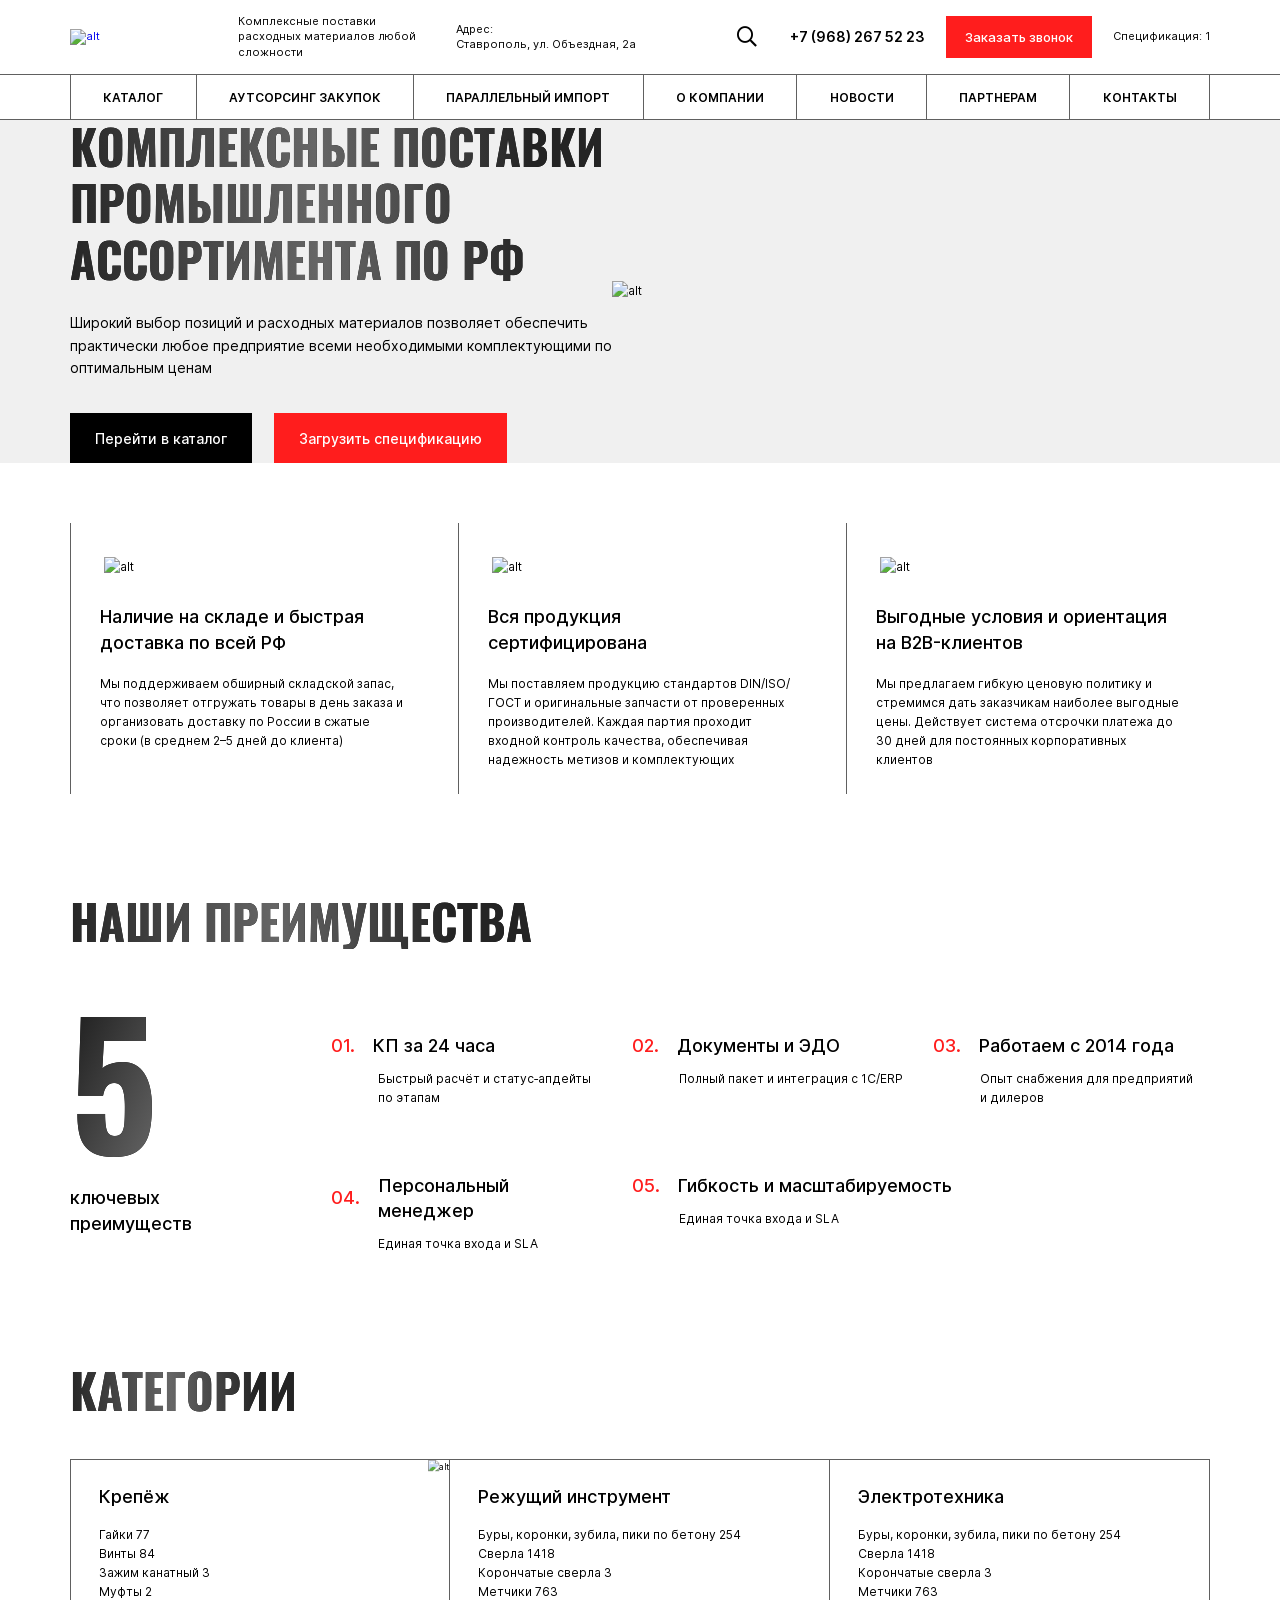
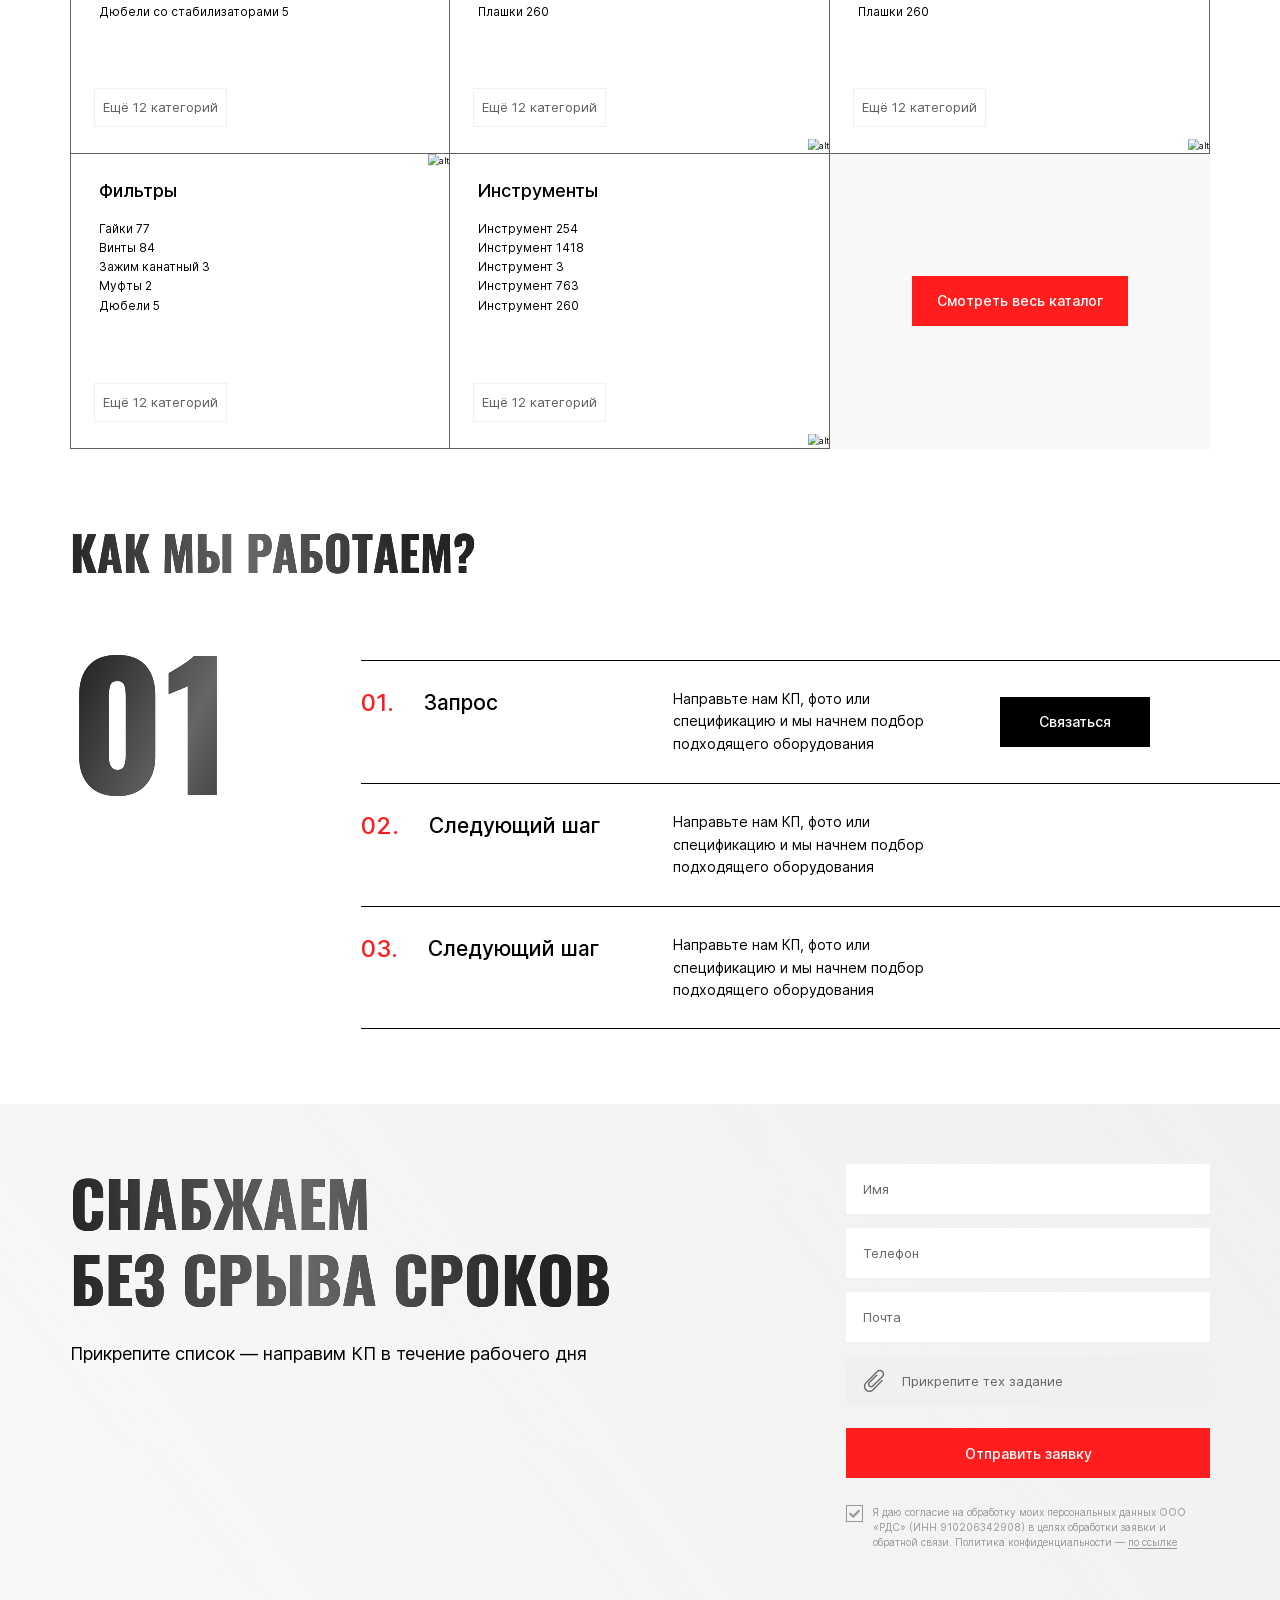
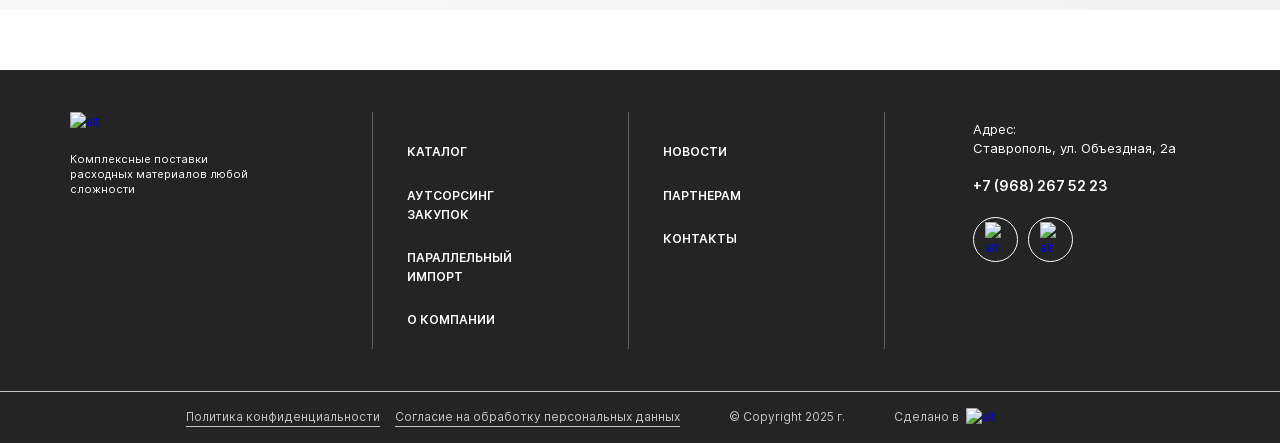
==== index.html @ c4fbfc37 "Add files via upload" ====
<!DOCTYPE html>
<!--[if lt IE 7]><html lang="ru" class="lt-ie9 lt-ie8 lt-ie7"><![endif]-->
<!--[if IE 7]><html lang="ru" class="lt-ie9 lt-ie8"><![endif]-->
<!--[if IE 8]><html lang="ru" class="lt-ie9"><![endif]-->
<!--[if gt IE 8]><!-->
<html lang="ru">
<!--<![endif]-->

<head>
	<meta charset="utf-8" />
	<title>Заголовок</title>
	<meta http-equiv="X-UA-Compatible" content="IE=edge" />
	<meta name="viewport" content="width=device-width, initial-scale=1, maximum-scale=1">
	<meta name="format-detection" content="telephone=no" />
	<link rel="shortcut icon" href="favicon.png" />
	<link rel="stylesheet" href="libs/bootstrap/bootstrap-grid.css" />
	<link rel="stylesheet" href="libs/fontawesome-free-5.12.0-web/css/all.min.css" />
	<link rel="stylesheet" href="libs/fancybox-master/dist/jquery.fancybox.min.css" />
	<link rel="stylesheet" href="libs/animate/animate.min.css" />
	<link rel="stylesheet" href="libs/slick-1.5.9/slick/slick.css" />
	<link rel="stylesheet" href="css/fonts.css" />
	<link rel="stylesheet" href="css/main.css?ver=1.1" />
	<link rel="stylesheet" href="css/media.css?ver=1.1" />
</head>

<body>

	<div class="wrapper">

		<header class="header">
			<div class="header__top">
				<div class="container">
					<div class="header__wrapper">
						<div class="sandwich">
							<div class="sw-topper"></div>
							<div class="sw-bottom"></div>
							<div class="sw-footer"></div>
						</div>
						<div class="logo-wrap">
							<a href="#" class="logo">
								<img src="img/logo.svg" alt="alt">
							</a>
							<div class="logo-descr">Комплексные поставки расходных материалов любой сложности</div>
						</div>
						<div class="header__location">Адрес: <br>Ставрополь, ул. Объездная, 2а </div>
						<div class="header__right">
							<div class="header-search">
								<div class="header-search__form">
									<form>
										<input type="text" placeholder="Поиск" required="required">
										<button class="btn-search"><i class="far fa-search"></i></button>
									</form>
								</div>
								<div class="open-search"><i class="far fa-search"></i></div>
							</div>
							<a href="tel:+79682675223" class="phone-main">+7 (968) 267 52 23</a>
							<a href="#" class="btn-main">Заказать звонок</a>
							<div class="header__specification">Спецификация: 1</div>
						</div>
					</div>
				</div>
			</div>
			<div class="header__bottom">
				<div class="container">
					<nav class="menu">
						<ul>
							<li><a href="#">каталог</a></li>
							<li><a href="#">аутсорсинг закупок</a></li>
							<li><a href="#">параллельный импорт</a></li>
							<li><a href="#">о компании</a></li>
							<li><a href="#">новости</a></li>
							<li><a href="#">партнерам</a></li>
							<li><a href="#">контакты</a></li>
						</ul>
					</nav>
					<div class="show-mobile">
						<div class="header__location">Адрес: <br>Ставрополь, ул. Объездная, 2а </div>
						<a href="tel:+79682675223" class="phone-main">+7 (968) 267 52 23</a>
						<a href="#" class="btn-main">Заказать звонок</a>
						<div class="header__specification">Спецификация: 1</div>
					</div>
				</div>
			</div>
			<div class="menu-overlay"></div>
		</header>

		<section class="billbord">
			<div class="container">
				<div class="row align-items-center">
					<div class="col-lg-6">
						<h1 class="title-section">Комплексные поставки промышленного ассортимента по РФ</h1>
						<div class="text-page">
							<p>Широкий выбор позиций и расходных материалов позволяет обеспечить практически любое
								предприятие всеми необходимыми комплектующими по оптимальным ценам</p>
						</div>
						<div class="billbord__buttons">
							<a href="#" class="btn-main btn-main_page">Перейти в каталог</a>
							<a href="#" class="btn-main">Загрузить спецификацию</a>
						</div>
					</div>
					<div class="col-lg-6">
						<div class="billbord__image">
							<img src="img/billbord.png" alt="alt">
						</div>
					</div>
				</div>
			</div>
		</section>

		<section class="benefits">
			<div class="container">
				<div class="row">
					<div class="col-lg-4 fadeInUp wow" data-wow-iteration="1" data-wow-delay="0.3s">
						<div class="item-benefit">
							<div class="item-benefit__icon">
								<img src="img/ic_benefit1.svg" alt="alt">
							</div>
							<div class="title-small">Наличие на складе и быстрая доставка по всей РФ</div>
							<p>Мы поддерживаем обширный складской запас, что позволяет отгружать товары в день заказа и
								организовать доставку по России в сжатые сроки (в среднем 2–5 дней до клиента)</p>
						</div>
					</div>
					<div class="col-lg-4 fadeInUp wow" data-wow-iteration="1" data-wow-delay="0.5s">
						<div class="item-benefit">
							<div class="item-benefit__icon">
								<img src="img/ic_benefit2.svg" alt="alt">
							</div>
							<div class="title-small">Вся продукция <br>сертифицирована</div>
							<p>Мы поставляем продукцию стандартов DIN/ISO/ГОСТ и оригинальные запчасти от проверенных
								производителей. Каждая партия проходит входной контроль качества, обеспечивая надежность
								метизов и комплектующих</p>
						</div>
					</div>
					<div class="col-lg-4 fadeInUp wow" data-wow-iteration="1" data-wow-delay="0.7s">
						<div class="item-benefit">
							<div class="item-benefit__icon">
								<img src="img/ic_benefit3.svg" alt="alt">
							</div>
							<div class="title-small">Выгодные условия и ориентация <br>на B2B-клиентов</div>
							<p>Мы предлагаем гибкую ценовую политику и стремимся дать заказчикам наиболее выгодные цены.
								Действует система отсрочки платежа до 30 дней для постоянных корпоративных клиентов</p>
						</div>
					</div>
				</div>
			</div>
		</section>

		<section class="advantages">
			<div class="container">
				<h2 class="title-section">Наши преимущества</h2>
				<div class="row">
					<div class="col-lg-3">
						<div class="advantages__main">
							<div class="advantages__value">5</div>
							<div class="title-small">ключевых преимуществ</div>
						</div>
					</div>
					<div class="col-lg-9">
						<div class="advantages__content">
							<div class="row">
								<div class="col-md-4 col-6 fadeIn wow" data-wow-iteration="1" data-wow-delay="0.3s">
									<div class="item-advantage">
										<div class="title-small"><span>01.</span> КП за 24 часа</div>
										<div class="item-advantage__content">
											<p>Быстрый расчёт и статус‑апдейты по этапам</p>
										</div>
									</div>
								</div>
								<div class="col-md-4 col-6 fadeIn wow" data-wow-iteration="1" data-wow-delay="0.5s">
									<div class="item-advantage">
										<div class="title-small"><span>02.</span> Документы и ЭДО</div>
										<div class="item-advantage__content">
											<p>Полный пакет и интеграция с 1С/ERP</p>
										</div>
									</div>
								</div>
								<div class="col-md-4 col-6 fadeIn wow" data-wow-iteration="1" data-wow-delay="0.7s">
									<div class="item-advantage">
										<div class="title-small"><span>03.</span> Работаем с 2014 года</div>
										<div class="item-advantage__content">
											<p>Опыт снабжения для предприятий <br>и дилеров</p>
										</div>
									</div>
								</div>
								<div class="col-md-4 col-6 fadeIn wow" data-wow-iteration="1" data-wow-delay="0.9s">
									<div class="item-advantage">
										<div class="title-small"><span>04.</span> Персональный менеджер</div>
										<div class="item-advantage__content">
											<p>Единая точка входа и SLA</p>
										</div>
									</div>
								</div>
								<div class="col-md-7 col-6 fadeIn wow" data-wow-iteration="1" data-wow-delay="1.1s">
									<div class="item-advantage">
										<div class="title-small"><span>05.</span> Гибкость и масштабируемость</div>
										<div class="item-advantage__content">
											<p>Единая точка входа и SLA</p>
										</div>
									</div>
								</div>
							</div>
						</div>
					</div>
				</div>
			</div>
		</section>

		<section class="categories">
			<div class="container">
				<h2 class="title-section">Категории</h2>
				<div class="row row_categories">
					<div class="col-lg-4 col-md-6">
						<div class="item-category">
							<a href="#" class="title-small">Крепёж</a>
							<ul>
								<li><a href="#">Гайки 77</a></li>
								<li><a href="#">Винты 84</a></li>
								<li><a href="#">Зажим канатный 3 </a></li>
								<li><a href="#">Муфты 2</a></li>
								<li><a href="#">Дюбели со стабилизаторами 5 </a></li>
							</ul>
							<a href="#" class="btn-simple">Ещё 12 категорий</a>
							<div class="item-category__image">
								<img src="img/category1.png" alt="alt">
							</div>
						</div>
					</div>
					<div class="col-lg-4 col-md-6">
						<div class="item-category item-category_bottom">
							<a href="#" class="title-small">Режущий инструмент</a>
							<ul>
								<li><a href="#">Буры, коронки, зубила, пики по бетону 254</a></li>
								<li><a href="#">Сверла 1418</a></li>
								<li><a href="#">Корончатые сверла 3</a></li>
								<li><a href="#">Метчики 763</a></li>
								<li><a href="#">Плашки 260</a></li>
							</ul>
							<a href="#" class="btn-simple">Ещё 12 категорий</a>
							<div class="item-category__image">
								<img src="img/category2.png" alt="alt">
							</div>
						</div>
					</div>
					<div class="col-lg-4 col-md-6">
						<div class="item-category item-category_bottom">
							<a href="#" class="title-small">Электротехника</a>
							<ul>
								<li><a href="#">Буры, коронки, зубила, пики по бетону 254</a></li>
								<li><a href="#">Сверла 1418</a></li>
								<li><a href="#">Корончатые сверла 3</a></li>
								<li><a href="#">Метчики 763</a></li>
								<li><a href="#">Плашки 260</a></li>
							</ul>
							<a href="#" class="btn-simple">Ещё 12 категорий</a>
							<div class="item-category__image">
								<img src="img/category3.png" alt="alt">
							</div>
						</div>
					</div>
					<div class="col-lg-4 col-md-6">
						<div class="item-category">
							<a href="#" class="title-small">Фильтры</a>
							<ul>
								<li><a href="#">Гайки 77   </a></li>
								<li><a href="#">Винты 84     </a></li>
								<li><a href="#">Зажим канатный 3   </a></li>
								<li><a href="#">Муфты 2</a></li>
								<li><a href="#">Дюбели 5 </a></li>
							</ul>
							<a href="#" class="btn-simple">Ещё 12 категорий</a>
							<div class="item-category__image">
								<img src="img/category4.png" alt="alt">
							</div>
						</div>
					</div>
					<div class="col-lg-4 col-md-6">
						<div class="item-category item-category_bottom">
							<a href="#" class="title-small">Инструменты</a>
							<ul>
								<li><a href="#">Инструмент 254</a></li>
								<li><a href="#">Инструмент 1418</a></li>
								<li><a href="#">Инструмент 3</a></li>
								<li><a href="#">Инструмент 763</a></li>
								<li><a href="#">Инструмент 260</a></li>
							</ul>
							<a href="#" class="btn-simple">Ещё 12 категорий</a>
							<div class="item-category__image">
								<img src="img/category5.png" alt="alt">
							</div>
						</div>
					</div>
					<div class="col-lg-4 col-md-6">
						<div class="more-categories">
							<a href="#" class="btn-main">Смотреть весь каталог</a>
						</div>
					</div>
				</div>
			</div>
		</section>

		<section class="steps">
			<div class="container">
				<h2 class="title-section">Как мы работаем?</h2>
				<div class="row">
					<div class="col-lg-3">
						<div class="steps__value">01</div>
					</div>
					<div class="col-lg-9">
						<div class="steps__wrap">
							<div class="item-step slideInRight wow" data-wow-iteration="1" data-wow-delay="0.3s">
								<div class="item-step__title"><span>01.</span>Запрос</div>
								<div class="item-step__content">
									<p>Направьте нам КП, фото или спецификацию и мы начнем подбор подходящего
										оборудования</p>
								</div>
								<a href="#" class="btn-main btn-main_page">Связаться</a>
							</div>
							<div class="item-step slideInRight wow" data-wow-iteration="1" data-wow-delay="0.6s">
								<div class="item-step__title"><span>02.</span>Следующий шаг</div>
								<div class="item-step__content">
									<p>Направьте нам КП, фото или спецификацию и мы начнем подбор подходящего
										оборудования</p>
								</div>
							</div>
							<div class="item-step slideInRight wow" data-wow-iteration="1" data-wow-delay="0.8s">
								<div class="item-step__title"><span>03.</span>Следующий шаг</div>
								<div class="item-step__content">
									<p>Направьте нам КП, фото или спецификацию и мы начнем подбор подходящего
										оборудования</p>
								</div>
							</div>
						</div>
					</div>
				</div>
			</div>
		</section>

		<section class="consultation">
			<div class="container">
				<div class="row">
					<div class="col-lg-8">
						<h2 class="title-section">Снабжаем <br>без срыва сроков</h2>
						<div class="title-small">Прикрепите список — направим КП в течение рабочего дня</div>
					</div>
					<div class="col-lg-4">
						<div class="consultation__form">
							<form>
								<div class="consultation__wrap">
									<div class="item-form">
										<input type="text" placeholder="Имя" required>
									</div>
									<div class="item-form">
										<input type="tel" placeholder="Телефон" class="input-phone" inputmode="numeric"
											required>
									</div>
									<div class="item-form">
										<input type="email" placeholder="Почта" inputmode="email" required>
									</div>
									<div class="file-upload">
										<label><input type="file" name="file"><i class="fal fa-paperclip"></i> Прикрепите тех задание</label>
										<div class="name-upload"></div>
									</div>
									<input type="submit" class="btn-main" value="Отправить заявку">
								</div>
								<div class="checkbox">
									<label>
										<input type="checkbox" required checked />
										<span>Я даю согласие на обработку моих персональных данных ООО «РДС» (ИНН 910206342908) в целях обработки заявки и обратной связи. Политика конфиденциальности — <a href="#">по ссылке</a></span>
									</label>
								</div>
							</form>
						</div>
					</div>
				</div>
			</div>
		</section>

		<footer class="footer">
			<div class="container">
				<div class="row">
					<div class="col-lg-3">
						<div class="footer__logo">
							<a href="#" class="logo">
								<img src="img/logo2.svg" alt="alt">
							</a>
							<div class="logo-descr">Комплексные поставки расходных материалов любой сложности</div>
						</div>
					</div>
					<div class="col-lg-3 col-6">
						<div class="footer__column">
							<ul class="footer__nav">
								<li><a href="#">каталог</a></li>
								<li><a href="#">аутсорсинг закупок</a></li>
								<li><a href="#">параллельный импорт</a></li>
								<li><a href="#">о компании</a></li>
							</ul>
						</div>
					</div>
					<div class="col-lg-3 col-6">
						<div class="footer__column">
							<ul class="footer__nav">
								<li><a href="#">новости</a></li>
								<li><a href="#">партнерам</a></li>
								<li><a href="#">контакты</a></li>
							</ul>
						</div>
					</div>
					<div class="col-lg-3">
						<div class="footer__right">
							<div class="footer__contacts">
								<div class="footer__location">Адрес: <br>Ставрополь, ул. Объездная, 2а </div>
								<a href="tel:+79682675223" class="phone-main">+7 (968) 267 52 23</a>
								<ul class="socials-list">
									<li><a href="#" target="_blank"><img src="img/tg.svg" alt="alt"></a></li>
									<li><a href="#" target="_blank"><img src="img/wp.svg" alt="alt"></a></li>
								</ul>
							</div>
						</div>
					</div>
				</div>
			</div>
			<div class="footer__bottom">
				<div class="container">
					<div class="footer__wrapper">
						<div class="footer__links">
							<a href="#">Политика конфиденциальности</a>
							<a href="#">Согласие на обработку персональных данных</a>
						</div>
						<div class="copyright">© Copyright 2025 г.</div>
						<div class="create">Сделано в <a href="#" target="_blank"><img src="img/sheer.svg" alt="alt"></a></div>
					</div>
				</div>
			</div>
		</footer>

	</div>

	<!--[if lt IE 9]>
	<script src="libs/html5shiv/es5-shim.min.js"></script>
	<script src="libs/html5shiv/html5shiv.min.js"></script>
	<script src="libs/html5shiv/html5shiv-printshiv.min.js"></script>
	<script src="libs/respond/respond.min.js"></script>
	<![endif]-->
	<script src="libs/jquery/jquery-3.6.0.min.js"></script>
	<script src="libs/fancybox-master/dist/jquery.fancybox.min.js"></script>
	<script src="libs/slick-1.5.9/slick/slick.min.js"></script>
	<script src="libs/animate/wow.min.js"></script>
	<script src="libs/animate/animate-css.js"></script>
	<script src="libs/mask/jquery.maskedinput.js"></script>
	<script src="libs/jQueryFormStyler-master/jquery.formstyler.min.js"></script>
	<script src="js/common.js?ver=1.1"></script>
	<!-- Yandex.Metrika counter --><!-- /Yandex.Metrika counter -->
	<!-- Google Analytics counter --><!-- /Google Analytics counter -->
</body>

</html>
---- css/fonts.css ----
@font-face {
    font-family: 'Inter';
    src: local('Inter Extra Light'), local('Inter-Extra-Light'),
        url('../fonts/Inter-ExtraLight.woff2') format('woff2'),
        url('../fonts/Inter-ExtraLight.woff') format('woff'),
        url('../fonts/Inter-ExtraLight.ttf') format('truetype');
    font-weight: 200;
    font-style: normal;
  }
@font-face {
	font-family: 'Inter';
	src: local('Inter Regular'), local('Inter-Regular'),
	url('../fonts/Inter-Regular.woff2') format('woff2'),
	url('../fonts/Inter-Regular.woff') format('woff'),
	url('../fonts/Inter-Regular.ttf') format('truetype');
	font-weight: normal;
	font-style: normal;
}
@font-face {
	font-family: 'Inter';
	src: local('Inter Medium'), local('Inter-Medium'),
	url('../fonts/Inter-Medium.woff2') format('woff2'),
	url('../fonts/Inter-Medium.woff') format('woff'),
	url('../fonts/Inter-Medium.ttf') format('truetype');
	font-weight: 500;
	font-style: normal;
}
@font-face {
	font-family: 'Inter';
	src: local('Inter Semi Bold'), local('Inter-Semi-Bold'),
	url('../fonts/Inter-SemiBold.woff2') format('woff2'),
	url('../fonts/Inter-SemiBold.woff') format('woff'),
	url('../fonts/Inter-SemiBold.ttf') format('truetype');
	font-weight: 600;
	font-style: normal;
}
@font-face {
	font-family: 'Inter';
	src: local('Inter Bold'), local('Inter-Bold'),
	url('../fonts/Inter-Bold.woff2') format('woff2'),
	url('../fonts/Inter-Bold.woff') format('woff'),
	url('../fonts/Inter-Bold.ttf') format('truetype');
	font-weight: 700;
	font-style: normal;
}
@font-face {
    font-family: 'Oswald';
    src: local('Oswald Bold'), local('Oswald-Bold'),
        url('../fonts/Oswald-Bold.woff2') format('woff2'),
        url('../fonts/Oswald-Bold.woff') format('woff'),
        url('../fonts/Oswald-Bold.ttf') format('truetype');
    font-weight: 700;
    font-style: normal;
  }
---- css/main.css ----
*::-webkit-input-placeholder {
	color: #666;
	opacity: 1;
}
*:-moz-placeholder {
	color: #666;
	opacity: 1;
}
*::-moz-placeholder {
	color: #666;
	opacity: 1;
}
*:-ms-input-placeholder {
	color: #666;
	opacity: 1;
}

body input:focus:required:invalid,
body textarea:focus:required:invalid {}
body input:required:valid,
body textarea:required:valid {}
body {
	font-family: 'Inter';
	font-size: 16px;
	line-height: 160%;
	color: #000;
	overflow-x: hidden;
	margin: 0;
	background: #fff;
}
button {
	cursor: pointer;
}
button, input, optgroup, select, textarea {
	font-family: inherit;
}
input {
	-webkit-appearance: none;
	-moz-appearance: none;
	appearance: none;
}
button,
textarea,
input.text,
input[type="text"],
input[type="button"],
input[type="submit"] {
	-webkit-appearance: none;
}
*:link,
*:visited,
*:hover,
*:focus,
*:active {
	outline: 0;
	-webkit-tap-highlight-color: transparent;
}
a, button, input, img {
	transition: all 0.3s;
}
h1, h2, h3, h4, h5, h6 {
	padding: 0;
	margin: 0;
	font-weight: normal;
}
.wrapper {
	padding-top: 146px;
	overflow: hidden;
}
a {
	text-decoration: none;
	outline: none;
}
* {
	outline: none !important;
}
ul {
	padding: 0;
	margin: 0;
}
ul li {
	list-style-type: none;
	outline: none;
}
img {
	outline: none;
	display: block;
}
p {
	padding: 0;
	margin: 0;
}
form {
	margin: 0;
}

.header {
	position: fixed;
	top: 0;
	left: 0;
	width: 100%;
	z-index: 700;
	background: #fff;
	transition: all 0.3s;
}
.header.nav-up {
	transform: translateY(-148px);
}
.header.nav-down {
	transform: translateY(0);
}
.header__top {
	padding: 22px 0;
	font-size: 14px;
	line-height: 140%;
}
.header__wrapper {
	display: flex;
	align-items: center;
	justify-content: space-between;
}
.logo-wrap {
	gap: 33px;
	display: flex;
	align-items: center;
}
.logo img {
	width: 205px;
	height: auto;
}
.logo-descr {
	width: 263px;
}
.header__location {
	max-width: 310px;
	margin-left: 65px;
}
.header__right {
	gap: 27px;
	margin-left: auto;
	display: flex;
	align-items: center;
}
.phone-main {
	font-size: 16px;
	color: #000;
	font-weight: 600;
}
.header .btn-main {
	height: 44px;
	padding: 0 20px;
	font-size: 14px;
}
.header__bottom {
	border-top: 1px solid #606060;
	border-bottom: 1px solid #606060;
}
.menu>ul {
	display: flex;
	align-items: center;
}
.menu>ul>li {
	flex-grow: 1;
}
.menu>ul>li>a {
	height: 52px;
	border-left: 1px solid #606060;
	font-weight: 600;
	text-transform: uppercase;
	color: #000;
	display: flex;
	align-items: center;
	justify-content: center;
}
.menu>ul>li:last-child>a {
	border-right: 1px solid #606060;
}
.header-search .header-search__form {
	width: 0;
	right: 0px;
	overflow: hidden;
	position: absolute;
	transition: all 0.3s;
}
.header-search.active .header-search__form {
	width: 650px;
}
.header-search input {
	height: 45px;
	padding: 0 20px;
	font-size: 14px;
	font-family: 'Inter';
	width: 100%;
	background-color: #fff;
	color: #000;
	border: 1px solid #000;
}
.btn-search {
	top: 0;
	right: 0px;
	bottom: 0;
	margin: auto;
	border: none;
	position: absolute;
}
.btn-search img {
	filter: brightness(0) invert(1);
}
.header-search {
	position: relative;
}
.btn-search,
.open-search {
	font-size: 22px;
	width: 45px;
	height: 45px;
	display: flex;
	align-items: center;
	justify-content: center;
	cursor: pointer;
	transition: all 0.3s;
	padding: 0;
	border: none;
	background: transparent;
}

.billbord {
	background: #f0f0f0;
}
.billbord__image {
	margin-left: -40px;
}
.title-section {
	font-size: 72px;
	line-height: 120%;
	font-weight: 700;
	font-family: 'Oswald';
	text-transform: uppercase;
	background: linear-gradient(266.51deg, #242424 17.35%, #666666 55.42%, #242424 100.93%), #000000;
	-webkit-background-clip: text;
	-webkit-text-fill-color: transparent;
	background-clip: text;
	text-fill-color: transparent;
	display: inline-block;
	vertical-align: middle;
}
.text-page {
	font-size: 18px;
	line-height: 160%;
}
.billbord .title-section {
	margin-bottom: 45px;
}
.billbord__buttons {
	padding-top: 100px;
	gap: 22px;
	display: flex;
	align-items: center;
}
.btn-main {
	height: 54px;
	padding: 0 24px;
	font-size: 16px;
	line-height: 140%;
	font-weight: 500;
	background: #ff1d1d;
	border: 1px solid #ff1d1d;
	display: inline-flex;
	align-items: center;
	justify-content: center;
	text-align: center;
	cursor: pointer;
	font-family: 'Inter';
	transition: all 0.3s;
	color: #fff;
}
.btn-main.btn-main_page {
	background: #000;
	border-color: #000;
}
.row>div {
	padding: 0 12px;
}
.row {
	margin: 0 -12px;
}

.benefits {
	padding-top: 90px;
	padding-bottom: 84px;
}
.item-benefit {
	padding: 36px 56px;
	min-height: 100%;
	border-left: 1px solid #606060;
}
.item-benefit__icon {
	width: 48px;
	height: 48px;
	display: flex;
	align-items: center;
	justify-content: center;
}
.item-benefit__icon img {
	max-width: 100%;
	max-height: 100%;
}
.title-small {
	font-size: 24px;
	line-height: 140%;
	font-weight: 500;
}
.item-benefit__icon,
.item-benefit .title-small {
	margin-bottom: 40px;
}

.advantages {
	padding-top: 39px;
	padding-bottom: 44px;
	background-image: url(../img/bg_avd.svg);
	background-repeat: no-repeat;
	background-position: center;
	background-size: cover;
}
.advantages .title-section {
	margin-bottom: 85px;
}
.steps__value,
.advantages__value {
	font-size: 250px;
	margin-bottom: 3px;
	line-height: 120%;
	text-transform: uppercase;
	background: linear-gradient(295.2deg, #242424 18.87%, #666666 51.92%, #242424 91.43%), #000000;
	-webkit-background-clip: text;
	-webkit-text-fill-color: transparent;
	background-clip: text;
	text-fill-color: transparent;
	font-family: 'Oswald';
	font-weight: 700;
}
.advantages__value+.title-small {
	max-width: 195px;
}
.item-advantage .title-small span {
	color: #ff1d1d;
}
.item-advantage .title-small {
	gap: 24px;
	display: flex;
	align-items: center;
}
.advantages__content {
	margin-left: -30px;
	padding-top: 57px;
}
.item-advantage__content {
	padding-left: 57px;
	padding-top: 11px;
}
.advantages__content .row>div {
	margin-bottom: 124px;
}
.advantages__content .row {
	margin-bottom: -124px;
}

.categories {
	padding-top: 124px;
}
.categories .title-section {
	margin-bottom: 60px;
}
.row.row_categories>div {
	padding: 0;
}
.row.row_categories {
	margin: 0;
}
.item-category {
	height: 394px;
	padding: 36px 50px;
	padding-bottom: 39px;
	border: 1px solid #606060;
	border-left: none;
	border-top: none;
	display: flex;
	flex-direction: column;
	align-items: flex-start;
	position: relative;
	z-index: 1;
}

.item-category .title-small {
	margin-bottom: 22px;
	color: #000;
	display: block;
}
.item-category ul a {
	color: #000;
	border-bottom: 1px transparent solid;
}
.item-category .btn-simple {
	margin-left: -10px;
	margin-top: auto;
}
.btn-simple {
	font-size: 14px;
	padding: 10px;
	line-height: 160%;
	color: #606060;
	display: inline-flex;
	align-items: center;
	justify-content: center;
	border: 1px solid #f0f0f0;
}
.item-category__image {
	top: 0;
	right: 0;
	z-index: -1;
	position: absolute;
	pointer-events: none;
}
.item-category_bottom .item-category__image {
	bottom: 0;
	top: auto;
}
.more-categories {
	background: #f8f8f8;
	display: flex;
	align-items: center;
	justify-content: center;
	height: 100%;
}

.steps {
	padding: 90px 0;
	overflow: hidden;
}
.steps .title-section {
	margin-bottom: 67px;
}
.item-step {
	padding: 48px;
	padding-left: 0;
	display: flex;
	align-items: flex-start;
	position: relative;
}
.item-step::before {
	position: absolute;
	display: block;
	content: " ";
	top: 0;
	left: 0;
	width: 2000px;
	height: 1px;
	background: #000;
}
.item-step:last-child::after {
	position: absolute;
	display: block;
	content: " ";
	bottom: 0;
	left: 0;
	width: 2000px;
	height: 1px;
	background: #000;
}
.item-step__title {
	width: 42%;
	font-size: 30px;
	gap: 72px;
	line-height: 140%;
	font-weight: 500;
	display: flex;
	align-items: center;
}
.item-step__title span {
	font-size: 24px;
	color: #ff1d1d;
}
.item-step__content {
	width: 33.2%;
	font-size: 18px;
	line-height: 160%;
}
.item-step .btn-main {
	padding: 0 48px;
	margin: 0 auto;
	align-self: center;
}
.steps__wrap {
	padding-top: 59px;
}

.consultation {
	padding: 89px 0;
	margin-bottom: 94px;
	background: linear-gradient(53deg, #f8f8f8 0%, #f0f0f0 100%);
}
.consultation .title-section {
	font-size: 96px;
	margin-bottom: 39px;
	line-height: 120%;
}
.consultation .title-small {
	font-weight: 400;
}
.item-form {
	margin-bottom: 14px;
}
.item-form textarea,
.file-upload label,
.item-form input {
	height: 54px;
	font-size: 14px;
	padding: 0 20px;
	line-height: 160%;
	background: #fff;
	border: none;
	font-family: 'Inter';
	width: 100%;
}
.item-form textarea {
	height: 190px;
	padding-top: 16px;
	resize: none;
}
.consultation__form .btn-main {
	margin-top: 31px;
	width: 100%;
}
.file-upload input {
	width: 0 !important;
	height: 0 !important;
	padding: 0 !important;
	opacity: 0 !important;
	position: absolute;
	top: 0;
	left: 0;
}
.file-upload label {
	gap: 17px;
	background: #f0f0f0;
	color: #666;
	border-radius: 6px;
	display: flex;
	align-items: center;
	cursor: pointer;
	transition: all 0.3s;
	position: relative;
}
.file-upload label i {
	font-size: 22px;
}
.file-upload {
	position: relative;
}
.name-upload {
	position: absolute;
	top: 100%;
	left: 0;
	margin-top: 2px;
	font-size: 12px;
	line-height: 15px;
}
.checkbox {
	font-size: 12px;
	margin-top: 42px;
	color: rgba(42, 41, 34, 0.45);
	line-height: normal;
	line-height: 150%;
}
.checkbox a {
	color: rgba(42, 41, 34, 0.45);
	border-bottom: 1px rgba(42, 41, 34, 0.45) solid;
}
.checkbox label {
	gap: 10px;
	position: relative;
	display: flex;
	align-items: flex-start;
	cursor: pointer;
}
.checkbox label input {
	width: 19px;
	height: 19px;
	border: none;
	margin: 0;
	-webkit-appearance: none;
	-moz-appearance: none;
	appearance: none;
	border: 1px solid rgba(42, 41, 34, 0.45);
	position: relative;
	flex: none;
}
.checkbox label input::before {
	position: absolute;
	top: 0px;
	left: 0px;
	width: 100%;
	height: 100%;
	content: "\f00c";
	display: -webkit-flex;
	display: -moz-flex;
	display: -ms-flex;
	display: -o-flex;
	display: flex;
	align-items: center;
	justify-content: center;
	-moz-osx-font-smoothing: grayscale;
	-webkit-font-smoothing: antialiased;
	font-style: normal;
	font-variant: normal;
	text-rendering: auto;
	line-height: 1;
	font-family: "Font Awesome 5 Pro";
	font-weight: 700;
	background-image: none;
	color: rgba(42, 41, 34, 0.45);
	font-size: 11px;
	opacity: 0;
	transition: .2s;
}
.checkbox input:checked:before {
	opacity: 1;
}
.consultation__wrap {
	max-width: 402px;
}

.footer {
	padding-top: 42px;
	background: #242424;
	color: #fff;
}
.footer__nav li {
	margin-bottom: 32px;
	font-weight: 600;
	text-transform: uppercase;
}
.footer__nav li:last-child {
	margin-bottom: 0;
}
.footer__nav a {
	color: #fff;
}
.footer__column {
	padding: 39px 50px;
	padding-bottom: 24px;
	min-height: 100%;
	border-left: 1px solid #606060;
}
.footer .row>div:nth-child(2) .footer__column {
	margin-left: 70px;
	margin-right: 34px;
}
.footer .row>div:nth-child(3) .footer__column {
	margin-left: -24px;
	max-width: 324px;
	border-right: 1px solid #606060;
}
.footer .logo-descr {
	font-size: 14px;
	margin-top: 21px;
	line-height: 140%;
}
.footer__location {
	font-size: 14px;
	margin-bottom: 19px;
	line-height: 140%;
}
.footer__right {
	padding-top: 8px;
	padding-right: 30px;
	display: flex;
	justify-content: flex-end;
}
.footer .phone-main {
	color: #fff;
}
.socials-list {
	gap: 10px;
	display: flex;
	align-items: center;
}
.socials-list a {
	width: 50px;
	height: 50px;
	display: flex;
	align-items: center;
	justify-content: center;
	border: 1px solid #fff;
	border-radius: 50%;
}
.socials-list img {
	width: 24px;
	height: auto;
}
.footer__right .socials-list {
	margin-top: 21px;
}
.footer__bottom {
	font-size: 14px;
	padding: 20px 0;
	margin-top: 67px;
	color: #c4c4c4;
	border-top: 1px solid #c4c4c4;
	line-height: 150%;
}
.footer__wrapper {
	gap: 85px;
	padding-left: 278px;
	display: flex;
	align-items: center;
}
.footer__links a {
	color: #c4c4c4;
	border-bottom: 1px #c4c4c4 solid;
}
.footer__links {
	gap: 15px;
	display: flex;
	align-items: center;
}
.create img {
	display: inline-block;
	margin-left: 4px;
	vertical-align: middle;
}

.breadcrumbs {
	padding-top: 16px;
	padding-bottom: 20px;
	font-size: 14px;
	display: flex;
	align-items: center;
	flex-wrap: wrap;
}
.breadcrumbs a {
	color: #000;
	border-bottom: 1px solid transparent;
}
.breadcrumbs li::after {
	content: " // ";
	margin: 0 10px;
}
.breadcrumbs li:last-child::after {
	display: none;
}
.page-catalog {
	padding-bottom: 95px;
}
.filter-list {
	margin-bottom: 33px;
	margin-top: 23px;
	display: flex;
	align-items: center;
	flex-wrap: wrap;
}
.filter-list a {
	padding: 10px 48px;
	border: 1px solid #000;
	font-weight: 500;
	color: #000;
	display: block;
}
.filter-list .active a {
	background: #ff1d1d;
	border-color: #ff1d1d;
	color: #fff;
}
.item-catalog {
	padding: 27px 32px;
	min-height: 100%;
	display: flex;
	flex-direction: column;
	align-items: flex-start;
	border: 1px solid #606060;
	border-left: none;
	border-top: none;
}
.item-catalog__image {
	height: 265px;
	margin-bottom: 14px;
	width: 100%;
	display: flex;
	align-items: center;
	justify-content: center;
}
.item-catalog__image img {
	max-width: 100%;
	max-height: 100%;
}
.item-catalog__title {
	font-size: 18px;
	margin-bottom: 30px;
	line-height: 140%;
	font-weight: 500;
	color: #000;
	display: block;
	width: 100%;
}
.item-catalog__buttons {
	gap: 12px;
	width: 100%;
	margin-top: auto;
	display: flex;
	align-items: center;
	justify-content: space-between;
}
.item-catalog__buttons .btn-main {
	height: 44px;
	font-size: 14px;
	flex-grow: 1;
	padding: 0 10px;
}
.btn-main.btn-main_custom {
	border: 1px solid #000;
	color: #000;
	background: transparent;
}
.row.row_catalog > div {
	padding: 0;
}
.row.row_catalog {
	margin: 0;
}
.pager {
	height: 42px;
	margin-top: 58px;
	gap: 86px;
	position: relative;
	display: flex;
	align-items: center;
	justify-content: center;
	position: relative;
}
.page-numbers {
	font-size: 20px;
	line-height: 160%;
	color: #000;
}
.page-numbers.current {
color: #ff1d1d;
}
.prev.page-numbers,
.next.page-numbers {
	width: 42px;
	height: 42px;
	color: #000;
border: 1px solid #606060;
	display: flex;
	align-items: center;
	justify-content: center;
	position: absolute;
	top: 0;
	bottom: 0;
	margin: auto;
	display: flex;
	align-items: center;
	justify-content: center;
}
.prev.page-numbers {
	left: 0px;
}
.next.page-numbers {
	right: 0px;
}
.page-catalog .title-section {
	margin-bottom: 19px;
}
.sidebar-catalog {
	background: #f8f8f8;
}
.item-sidebar {
	border-top: 1px solid #606060;
}
.item-sidebar__head {
	font-size: 20px;
	line-height: 140%;
	font-weight: 500;
	display: flex;
	align-items: center;
	justify-content: space-between;
}
.item-sidebar_haschild .item-sidebar__head {
	cursor: pointer;
}
.item-sidebar__content,
.item-sidebar__head {
	padding: 16px 24px;
}
.checkbox.checkbox_page {
	font-size: inherit;
	color: #000;
	line-height: 160%;
	margin: 0;
}
.checkbox.checkbox_page label {
	gap: 18px;
}
.checkbox.checkbox_page label input {
	width: 26px;
	height: 26px;
	border: 1px solid #c4c4c4;
	border-radius: 3px;
	background: #fff;
}
.checkbox.checkbox_page label input::before {
	font-size: 16px;
	color: #000;
	font-weight: 400;
}
.item-sidebar__content .checkbox {
	margin-bottom: 16px;
}
.item-sidebar__content {
	padding-top: 6px;
}
.item-sidebar_haschild .item-sidebar__content {
	display: none;
}
.item-sidebar__head i {
	transition: all 0.3s;
}
.item-sidebar.active .item-sidebar__head i {
	transform: rotate(180deg);
}
.search-page {
	position: relative;
}
.search-page input {
	height: 40px;
	padding: 0 15px;
	padding-right: 45px;
	border: 1px solid #c4c4c4;
	border-radius: 3px;
	background: #fff;
	width: 100%;
	font-family: 'Inter';
}
.item-sidebar .search-page {
	margin-bottom: 18px;
}
.search-page__btn {
	width: 45px;
	font-size: 18px;
	color: #000;
	top: 0;
	right: 0;
	position: absolute;
	padding: 0;
	border: none;
	background: transparent;
	display: flex;
	align-items: center;
	justify-content: center;
	height: 100%;
	cursor: pointer;
}
.item-sidebar__content:first-child {
	padding-top: 28px;
}

.image-card {
	height: 516px;
	padding: 20px;
	display: flex;
	align-items: center;
	justify-content: center;
	border: 1px solid #606060;
}
.image-card img {
	max-width: 100%;
	max-height: 100%;
}
.page-card {
	padding-bottom: 60px;
}
.card-content {
	max-width: 686px;
	margin-left: 20px;
}
.articul {
	margin-bottom: 10px;
	color: #606060;
}
.title-card {
	font-size: 32px;
	margin-bottom: 10px;
	font-weight: 500;
	line-height: 140%;
}
.availability {
	padding-bottom: 18px;
	margin-bottom: 18px;
	border-bottom: 1px solid #c4c4c4;
}
.features {
	padding-bottom: 18px;
	margin-bottom: 18px;
	border-bottom: 1px solid #c4c4c4;
}
.feature {
	margin-bottom: 10px;
	gap: 5px;
	display: flex;
	align-items: flex-end;
	justify-content: space-between;
}
.feature__value {
	order: 2;
	text-align: right;
}
.feature:last-child {
	margin-bottom: 0;
}
.feature::after {
	position: relative;
	display: block;
	content: " ";
	flex: 1;
	top: -5px;
	border-bottom: 2px dotted #000;
}
.price-card {
	font-size: 24px;
	line-height: 140%;
	font-weight: 500;
}
.quantity {
width: 148px;
height: 52px;
border: 1px solid #c4c4c4;
border-radius: 6px;
	display: flex;
}
.quantity-button {
	flex: 1;
	border: none;
	background-color: transparent;
	font-size: 18px;
	font-weight: 500;
	color: #000;
font-family: 'Inter';
	display: flex;
	align-items: center;
	justify-content: center;
	cursor: pointer;
}
.quantity input {
	flex: 1;
	width: 100%;
	font-size: 16px;
	color: #000;
	border: none;
	font-weight: 500;
font-family: 'Inter';
	text-align: center;
	background-color: transparent;
}
input[type=number]::-webkit-inner-spin-button,
input[type=number]::-webkit-outer-spin-button
{
	-webkit-appearance: none;
	margin: 0;
}
input[type=number]
{
	-moz-appearance: textfield;
}
.card-actions {
	margin-top: 20px;
	gap: 20px;
	display: flex;
	align-items: center;
}
.card-actions .btn-main {
	height: 52px;
	font-size: 14px;
	padding: 0 20px;
}
.tabs {
	gap: 10px;
	display: flex;
	align-items: center;
}
.tabs a {
	font-size: 20px;
	padding: 0px 30px 12px;
	border-bottom: 2px solid #c4c4c4;
	display: block;
	text-align: center;
	line-height: 140%;
	color: #000;
	font-weight: 500;
}
.tabs .active a {
	border-color: #ff1d1d;
}
.page-card .tabs {
	margin-top: 36px;
}
.tab-container {
	padding-top: 36px;
}
.tab-pane {
	display: none;
}
.tab-pane:first-child {
	display: block;
}
.recomendations {
	padding-bottom: 95px;
}
.recomendations .title-section {
	margin-bottom: 40px;
}
.row.row_catalog_full > div {
	padding: 0;
}
.row.row_catalog_full {
	margin: 0;
}

.page-contacts {
	padding-bottom: 95px;
}
.form-page {
	padding: 36px;
	padding-top: 29px;
	background: #f8f8f8;
}
.title-form {
	font-size: 32px;
	margin-bottom: 31px;
	line-height: 140%;
	font-weight: 500;
	text-align: center;
}
.form-page .row > div {
	padding: 0 8px;
}
.form-page .row {
	margin: 0 -8px;
}
.form-page .btn-main {
	width: 100%;
}
.m-auto {
	margin: 0 auto;
}
#map {
	height: 478px;
	margin-top: 90px;
	width: 100%;
	background: #f8f8f8;
}
.item-contact strong {
	font-weight: 600;
}
.item-contact a {
	color: #000;
}
.item-contact p {
	margin: 0;
}
.item-contact .title-small {
	margin-bottom: 16px;
}
.item-contact {
	margin-top: 47px;
}
.text-contacts {
	margin-top: 61px;
}
.form-page .checkbox {
	margin-top: 25px;
	padding: 0 16px;
}
.form-page .checkbox label {
	justify-content: center;
}
.row > div:nth-child(even) > .item-contact {
	margin-left: 50px;
}
---- css/media.css ----
/*==========  Desktop First Method  ==========*/
@media only screen and (max-width : 1730px) {
    .header__location {
        max-width: 270px;
        margin-left: 18px;
    }
    .header__right {
        gap: 24px;
    }
    .logo-wrap {
        gap: 22px;
    }
    .logo-descr {
        width: 239px;
    }
    .logo img {
        width: 185px;
    }
    .phone-main {
        font-size: 15px;
    }
    .header-search.active .header-search__form {
        width: 492px;
    }
    .menu>ul>li>a {
        height: 48px;
    }
    .wrapper {
        padding-top: 132px;
    }
    .header.nav-up {
        transform: translateY(-138px);
    }
    .billbord__image img {
        max-width: 950px;
    }
    .title-section {
        font-size: 61px;
    }
    .billbord .title-section {
        margin-bottom: 30px;
    }
    .text-page {
        font-size: 16px;
    }
    .billbord__buttons {
        padding-top: 70px;
    }
    body {
        font-size: 14px;
    }
    .header__top {
        padding: 19px 0;
        font-size: 13px;
    }

    .item-benefit {
        padding: 29px 38px;
    }
    .title-small {
        font-size: 22px;
    }
    .item-benefit__icon, .item-benefit .title-small {
        margin-bottom: 32px;
    }
    .item-benefit__icon, .item-benefit .title-small {
        margin-bottom: 32px;
    }
    .item-benefit__icon {
        width: 44px;
        height: 44px;
    }
    .benefits {
        padding-top: 72px;
        padding-bottom: 70px;
    }

    .advantages .title-section {
        margin-bottom: 58px;
    }
    .steps__value, .advantages__value {
        font-size: 210px;
    }
    .advantages__content .row>div {
        margin-bottom: 80px;
    }
    .advantages__content .row {
        margin-bottom: -80px;
    }

    .categories {
        padding-top: 100px;
    }
    .item-category {
        height: 365px;
        padding: 28px 38px;
        padding-bottom: 31px;
    }
    .item-category__image img {
        transform: scale(0.9);
        transform-origin: 100% 0;
    }
    .item-category_bottom .item-category__image img {
        transform-origin: 100% 100%;
    }

    .steps .title-section {
        margin-bottom: 35px;
    }
    .item-step__title {
        font-size: 26px;
        gap: 50px;
        width: 40%;
    }
    .item-step .btn-main {
        padding: 0 42px;
    }
    .btn-main {
        height: 50px;
        font-size: 14px;
    }
    .item-step__content {
        font-size: 16px;
        width: 34%;
    }

    .consultation .title-section {
        font-size: 82px;
        margin-bottom: 32px;
    }
    .file-upload label, .item-form input {
        height: 50px;
        font-size: 13px;
        padding: 0 17px;
    }
    .checkbox {
        font-size: 11px;
        margin-top: 30px;
    }
    .consultation__wrap {
        max-width: 382px;
    }
    .consultation {
        padding: 70px 0;
        margin-bottom: 75px;
    }

    .footer__nav li {
        margin-bottom: 28px;
    }
    .footer__column {
        padding: 33px 38px;
        padding-bottom: 21px;
    }
    .footer .row>div:nth-child(2) .footer__column {
        margin-left: 50px;
        margin-right: 40px;
    }
    .footer .row>div:nth-child(3) .footer__column {
        margin-left: -24px;
        max-width: 290px;
    }
    .footer__bottom {
        font-size: 13px;
        padding: 18px 0;
        margin-top: 52px;
    }
    .footer__wrapper {
        gap: 68px;
        padding-left: 219px;
    }
    .socials-list a {
        width: 45px;
        height: 45px;
    }
    .socials-list img {
        width: 22px;
    }
    .footer .logo-descr {
        font-size: 13px;
        margin-top: 20px;
    }
    .footer__location {
        font-size: 13px;
    }
    .filter-list a {
        padding: 8px 44px;
    }
    .filter-list {
        margin-bottom: 30px;
        margin-top: 21px;
    }
    .checkbox.checkbox_page label {
        gap: 15px;
    }
    .checkbox.checkbox_page label input {
        width: 23px;
        height: 23px;
    }
    .checkbox.checkbox_page label input::before {
        font-size: 14px;
    }
    .item-sidebar__head {
        font-size: 18px;
    }
    .item-sidebar__content, .item-sidebar__head {
        padding: 14px 20px;
    }
    .item-catalog {
        padding: 21px 25px;
    }
    .item-catalog__buttons .btn-main {
        height: 40px;
        font-size: 13px;
    }
    .item-catalog__title {
        font-size: 16px;
        margin-bottom: 23px;
    }
    .item-catalog__image {
        height: 235px;
        margin-bottom: 12px;
    }
    .pager {
        margin-top: 52px;
        gap: 77px;
    }
    .page-numbers {
        font-size: 18px;
    }
    .title-card {
        font-size: 30px;
    }
    .card-content {
        max-width: 650px;
    }
    .price-card {
        font-size: 22px;
    }
    .image-card {
        height: 476px;
    }
    .tabs a {
        font-size: 18px;
        padding: 0px 28px 11px;
    }
    .quantity {
        width: 144px;
        height: 48px;
    }
    .card-actions .btn-main {
        height: 48px;
        font-size: 13px;
    }
    .item-form textarea {
        height: 178px;
        padding-top: 14px;
    }
    .title-form {
        font-size: 29px;
        margin-bottom: 27px;
    }
    .form-page {
        padding: 33px;
        padding-top: 26px;
    }
    .text-contacts {
        margin-top: 52px;
    }
    .item-contact {
        margin-top: 42px;
    }
    .row>div:nth-child(even)>.item-contact {
        margin-left: 32px;
    }
    #map {
        height: 440px;
        margin-top: 75px;
    }
}

@media only screen and (max-width : 1530px) {
    .wrapper {
        padding-top: 128px;
    }
    .header.nav-up {
        transform: translateY(-135px);
    }
    .header-search.active .header-search__form {
        width: 440px;
    }
    .header__top {
        padding: 17px 0;
        font-size: 12px;
    }
    body {
        font-size: 13px;
    }
    .menu>ul>li>a {
        height: 48px;
    }
    .logo img {
        width: 170px;
    }
    .phone-main {
        font-size: 14px;
    }
    .header__right {
        gap: 21px;
    }
    .logo-descr {
        width: 222px;
    }
    .logo-wrap {
        gap: 18px;
    }
    .btn-search, .open-search {
        font-size: 20px;
    }
    .title-section {
        font-size: 54px;
    }
    .text-page {
        font-size: 15px;
    }
    .billbord__buttons {
        padding-top: 48px;
    }
    .billbord__image img {
        max-width: 824px;
    }

    .title-small {
        font-size: 20px;
    }
    .item-benefit {
        padding: 27px 32px;
    }
    .item-benefit__icon {
        width: 41px;
        height: 41px;
    }
    .item-benefit__icon, .item-benefit .title-small {
        margin-bottom: 23px;
    }

    .steps__value, .advantages__value {
        font-size: 192px;
    }
    .advantages .title-section {
        margin-bottom: 42px;
    }
    .item-advantage .title-small {
        gap: 18px;
    }
    .item-advantage__content {
        padding-left: 47px;
    }
    .advantages__content .row>div {
        margin-bottom: 65px;
    }
    .advantages__content .row {
        margin-bottom: -65px;
    }

    .categories {
        padding-top: 82px;
    }
    .categories .title-section {
        margin-bottom: 50px;
    }
    .item-category {
        height: 330px;
        padding: 26px 30px;
        padding-bottom: 28px;
    }
    .item-category .title-small {
        margin-bottom: 16px;
    }
    .btn-simple {
        font-size: 13px;
        padding: 8px;
    }
    .item-category .btn-simple {
        margin-left: -5px;
    }
    .item-category__image img {
        transform: scale(0.8);
    }

    .item-step {
        padding: 35px;
        padding-left: 0;
    }
    .item-step__title {
        font-size: 24px;
        gap: 36px;
        width: 38%;
    }
    .item-step__content {
        font-size: 15px;
        width: 36%;
    }
    .consultation .title-section {
        font-size: 70px;
        margin-bottom: 28px;
    }
    .consultation {
        padding: 60px 0;
        margin-bottom: 60px;
    }
    .footer .logo-descr {
        font-size: 12px;
    }
    .footer .row>div:nth-child(2) .footer__column {
        margin-left: 29px;
    }
    .footer__column {
        padding: 30px 34px;
        padding-bottom: 19px;
    }
    .footer__bottom {
        font-size: 12px;
        padding: 16px 0;
        margin-top: 42px;
    }
    .footer__wrapper {
        gap: 55px;
        padding-left: 169px;
    }
    .filter-list a {
        padding: 7px 38px;
    }
    .filter-list {
        margin-bottom: 26px;
        margin-top: 21px;
    }
    .breadcrumbs {
        padding-top: 14px;
        padding-bottom: 18px;
        font-size: 13px;
    }
    .item-sidebar__content, .item-sidebar__head {
        padding: 12px 16px;
    }
    .item-sidebar__head {
        font-size: 16px;
    }
    .checkbox.checkbox_page label {
        gap: 13px;
    }
    .checkbox.checkbox_page label input {
        width: 20px;
        height: 20px;
    }
    .checkbox.checkbox_page label input::before {
        font-size: 13px;
    }
    .item-sidebar__content .checkbox {
        margin-bottom: 13px;
    }
    .item-catalog {
        padding: 17px 20px;
    }
    .item-catalog__buttons .btn-main {
        font-size: 12px;
        padding: 0 5px;
        height: 37px;
    }
    .item-catalog__buttons {
        gap: 7px;
    }
    .item-catalog__title {
        font-size: 14px;
        margin-bottom: 17px;
    }
    .item-catalog__image {
        height: 210px;
        margin-bottom: 10px;
    }
    .item-sidebar__content:first-child {
        padding-top: 23px;
    }
    .pager {
        margin-top: 45px;
        gap: 65px;
    }
    .page-numbers {
        font-size: 16px;
    }
    .page-catalog {
        padding-bottom: 75px;
    }
    .articul {
        margin-bottom: 8px;
    }
    .title-card {
        font-size: 28px;
    }
    .availability {
        padding-bottom: 15px;
        margin-bottom: 15px;
    }
    .features {
        padding-bottom: 15px;
        margin-bottom: 15px;
    }
    .feature {
        margin-bottom: 8px;
    }
    .price-card {
        font-size: 20px;
    }
    .card-actions {
        margin-top: 15px;
        gap: 18px;
    }
    .image-card {
        height: 431px;
    }
    .card-content {
        max-width: 593px;
    }
    .tab-container {
        padding-top: 30px;
    }
    .tabs a {
        font-size: 16px;
        padding: 0px 25px 10px;
    }
    .title-form {
        font-size: 27px;
        margin-bottom: 24px;
    }
    .item-contact .title-small {
        margin-bottom: 14px;
    }
    .page-contacts {
        padding-bottom: 80px;
    }
}

@media only screen and (max-width : 1360px) {
    .wrapper {
        padding-top: 118px;
    }
    .header.nav-up {
        transform: translateY(-128px);
    }
    body {
        font-size: 12px;
    }
    .menu>ul>li>a {
        height: 44px;
    }
    .logo img {
        width: 150px;
    }
    .header__top {
        padding: 14px 0;
        font-size: 11px;
    }
    .logo-descr {
        width: 200px;
    }
    .header .btn-main {
        height: 42px;
        padding: 0 18px;
        font-size: 13px;
    }
    .header-search.active .header-search__form {
        width: 555px;
    }
    .billbord .title-section {
        margin-bottom: 25px;
    }
    .title-section {
        font-size: 47px;
    }
    .text-page {
        font-size: 14px;
    }
    .billbord__image img {
        max-width: 708px;
    }
    .billbord__buttons {
        padding-top: 34px;
    }
    .item-benefit {
        padding: 24px 29px;
    }
    .item-benefit__icon, .item-benefit .title-small {
        margin-bottom: 19px;
    }
    .title-small {
        font-size: 18px;
    }
    .item-benefit__icon {
        width: 38px;
        height: 38px;
    }
    .benefits {
        padding: 60px 0;
    }
    .steps__value, .advantages__value {
        font-size: 172px;
    }
    .advantages .title-section {
        margin-bottom: 27px;
    }

    .categories {
        padding-top: 65px;
    }
    .categories .title-section {
        margin-bottom: 40px;
    }
    .item-category {
        height: 295px;
        padding: 24px 28px;
        padding-bottom: 26px;
    }
    .item-category__image img {
        transform: scale(0.7);
    }

    .steps {
        padding: 75px 0;
    }
    .item-step {
        padding: 28px;
        padding-left: 0;
    }
    .item-step__title {
        font-size: 21px;
        gap: 30px;
    }
    .item-step__content {
        font-size: 14px;
    }
    .steps__wrap {
        padding-top: 45px;
    }
    .item-step .btn-main {
        padding: 0 38px;
    }
    .checkbox label input {
        width: 17px;
        height: 17px;
    }
    .checkbox {
        font-size: 10px;
        margin-top: 27px;
    }
    .consultation__form .btn-main {
        margin-top: 22px;
    }
    .consultation .title-section {
        font-size: 63px;
        margin-bottom: 25px;
    }

    .footer .row>div:nth-child(3) .footer__column {
        max-width: 257px;
    }
    .footer__nav li {
        margin-bottom: 24px;
    }
    .footer .row>div:nth-child(2) .footer__column {
        margin-left: 11px;
    }
    .footer .logo-descr {
        font-size: 11px;
    }
    .footer__wrapper {
        gap: 49px;
        padding-left: 116px;
    }
    .filter-list {
        margin-bottom: 24px;
        margin-top: 15px;
    }
    .item-sidebar__head {
        font-size: 15px;
    }
    .item-catalog {
        padding: 15px;
    }
    .item-catalog__buttons .btn-main {
        font-size: 11px;
    }
    .title-card {
        font-size: 26px;
    }
    .card-content {
        max-width: 550px;
        margin: 0;
    }
    .image-card {
        height: 413px;
    }
    .tabs a {
        font-size: 15px;
        padding: 0px 21px 10px;
    }
    .recomendations .title-section {
        margin-bottom: 30px;
    }
    .page-card {
        padding-bottom: 50px;
    }
    .recomendations {
        padding-bottom: 80px;
    }
    .form-page .checkbox {
        margin-top: 20px;
        padding: 0;
    }
}

/* Large Devices, Wide Screens */
@media only screen and (max-width : 1200px) {
    .header__wrapper .logo-descr {
        display: none;
    }
    .header-search.active .header-search__form {
        width: 464px;
    }
    .title-section {
        font-size: 38px;
    }
    .billbord__image {
        margin-left: -23px;
    }
    .billbord__image img {
        max-width: 608px;
    }
    .row>div {
        padding: 0 8px;
    }
    .row {
        margin: 0 -8px;
    }
    .item-benefit {
        padding: 21px 17px;
    }
    .title-small {
        font-size: 16px;
    }
    .benefits {
        padding: 45px 0;
    }
    .steps__value, .advantages__value {
        font-size: 150px;
    }
    .advantages__content {
        margin-left: -30px;
        padding-top: 39px;
    }
    .advantages__value+.title-small {
        max-width: 168px;
    }
    .advantages__content .row>div {
        margin-bottom: 36px;
    }
    .advantages__content .row {
        margin-bottom: -36px;
    }

    .item-category__image img {
        transform: scale(0.5);
    }
    .item-category {
        height: 273px;
        padding: 18px 21px;
        padding-bottom: 22px;
    }
    .btn-simple {
        font-size: 11px;
        padding: 7px;
    }
    .item-step__content {
        font-size: 12px;
    }
    .item-step__title {
        font-size: 16px;
        gap: 21px;
    }
    .consultation .title-section {
        font-size: 56px;
        margin-bottom: 23px;
    }
    .consultation {
        padding: 50px 0;
        margin-bottom: 50px;
    }

    .footer__location {
        font-size: 12px;
        margin-bottom: 17px;
    }
    .footer__right {
        padding-top: 6px;
        padding-right: 0;
    }
    .footer__bottom {
        font-size: 11px;
        padding: 15px 0;
        margin-top: 37px;
    }
    .footer__wrapper {
        gap: 37px;
        padding-left: 71px;
    }
    .form-page {
        padding: 22px;
    }
    .text-contacts {
        margin-top: 40px;
    }
    .item-contact br {
        display: none;
    }
    .row>div:nth-child(even)>.item-contact {
        margin-left: 15px;
    }
    .title-form {
        font-size: 25px;
        margin-bottom: 20px;
    }
    #map {
        height: 400px;
        margin-top: 65px;
    }
    .row>div:nth-child(even)>.item-contact {
        margin-left: 0;
    }
}

/* Medium Devices, Desktops */
@media only screen and (max-width : 992px) {
    body {
        font-size: 14px;
    }
    .header__wrapper .header__specification,
    .header__wrapper .btn-main,
    .header__wrapper .phone-main,
    .header__wrapper .header__location,
    .header__bottom {
        display: none;
    }
    .billbord__image img {
        max-width: 100%;
    }
    .billbord__image {
        margin: 0;
    }
    .billbord {
        padding-top: 40px;
    }
    .title-section {
        font-size: 34px;
    }
    .billbord__buttons {
        display: block;
    }
    .billbord__buttons .btn-main {
        padding: 0 10px;
        margin-top: 15px;
        width: 100%;
    }
    .billbord__buttons .btn-main:first-child {
        margin-top: 0;
    }

    .item-benefit {
        border: none;
        border-bottom: 1px solid #606060;
    }
    .row>div:last-child .item-benefit {
        border: none;
    }
    .title-small {
        font-size: 18px;
    }
    .benefits {
        padding: 32px 0;
    }

    .advantages__main {
        gap: 25px;
        display: flex;
        align-items: center;
        justify-content: center;
    }
    .advantages__content {
        margin: 0;
        padding: 0;
    }
    .item-advantage__content {
        padding-left: 0;
        font-size: 13px;
        line-height: 140%;
    }
    .advantages__content .row>div {
        margin-bottom: 25px;
    }
    .advantages__content .row {
        margin-bottom: -25px;
    }
    .item-advantage .title-small {
        font-size: 16px;
        gap: 5px;
        flex-direction: column;
        align-items: flex-start;
    }
    .advantages .title-section {
        margin-bottom: 18px;
    }

    .categories {
        padding-top: 40px;
    }
    .categories .title-section {
        margin-bottom: 30px;
    }
    .btn-simple {
        font-size: 13px;
        padding: 9px;
    }

    .steps__value {
        display: none;
    }
    .steps__wrap {
        padding-top: 0;
    }
    .steps {
        padding: 50px 0;
    }
    .item-step {
        padding: 22px 0;
        display: block;
    }
    .item-step__title {
        font-size: 17px;
        margin-bottom: 12px;
        width: 100%;
    }
    .item-step__content {
        font-size: 14px;
        margin-bottom: 12px;
        width: 100%;
    }
    .item-step .btn-main {
        padding: 0 20px;
        width: 100%;
    }

    .consultation .title-section {
        font-size: 38px;
        margin-bottom: 21px;
    }
    .consultation__form {
        padding-top: 20px;
    }
    .consultation__wrap {
        max-width: 100%;
    }
    .checkbox {
        font-size: 11px;
    }

    .footer .row>div:nth-child(2) .footer__column {
        margin: 0;
    }
    .footer .row>div:nth-child(3) .footer__column {
        max-width: 100%;
        margin: 0;
    }
    .footer__column {
        padding: 0;
        border: none !important;
    }
    .footer__location {
        font-size: 14px;
    }
    .phone-main {
        font-size: 16px;
    }
    .footer__right {
        padding-top: 0;
        justify-content: flex-start;
    }
    .footer .row>div {
        margin-bottom: 25px;
    }
    .footer .row {
        margin-bottom: -25px;
    }
    .footer__nav li {
        margin-bottom: 19px;
    }
    .footer__logo {
        gap: 15px;
        display: flex;
    }
    .footer .logo-descr {
        margin: 0;
    }
    .logo img {
        width: 130px;
    }
    .footer__wrapper {
        padding: 0;
        flex-wrap: wrap;
        justify-content: space-between;
        gap: 22px 15px;
    }
    .footer__links {
        flex-wrap: wrap;
    }
    .footer__bottom {
        font-size: 13px;
        padding: 20px 0;
        margin-top: 34px;
    }
    /*Style Sandwich*/
    .sandwich {
        width: 40px;
        height: 40px;
        padding-top: 10px;
        display: -webkit-flex;
        display: -moz-flex;
        display: -ms-flex;
        display: -o-flex;
        display: flex;
        flex-direction: column;
        align-items: flex-start;
        z-index: 20;
        flex: none;
        cursor: pointer;
    }
    .sw-topper {
        position: relative;
        top: 0px;
        width: 32px;
        height: 2px;
        display: block;
        margin: 0;
        background-color: #000;
        border-radius: 2px;
        border: medium none;
        transition: transform 0.5s, top 0.2s;
    }
    .sw-bottom {
        position: relative;
        top: 7px;
        width: 19px;
        height: 2px;
        display: block;
        margin: 0;
        background-color: #000;
        border-radius: 2px;
        border: medium none;
        transition: transform 0.5s, top 0.2s;
    }
    .sw-footer {
        position: relative;
        top: 14px;
        width: 32px;
        height: 2px;
        display: block;
        margin: 0;
        background-color: #000;
        border-radius: 2px;
        border: medium none;
        transition: transform 0.5s, top 0.2s;
    }
    .sandwich.active .sw-topper {
        top: 9px;
        transform: rotate(45deg);
    }
    .sandwich.active .sw-bottom {
        opacity: 0;
    }
    .sandwich.active .sw-footer {
        top: 5px;
        transform: rotate(-45deg);
    }
    .header__right {
        gap: 0;
        margin: 0;
    }
    .btn-search, .open-search {
        font-size: 22px;
    }
    .header__top {
        padding: 11px 0;
        font-size: 13px;
    }
    .wrapper {
        padding-top: 67px;
    }
    .header {
        transform: none !important;
    }
    .header .btn-main {
        height: 45px;
        padding: 0 21px;
        font-size: 14px;
    }
    .header-search {
        z-index: 20;
    }
    .header-search.active .header-search__form {
        width: calc(100vw - 28px);
    }
    .no-scroll {
        overflow: hidden;
    }
    .menu-overlay {
        top: 137px;
        left: 0;
        right: 0;
        bottom: 0;
        height: 100vh;
        background-color: rgba(0, 0, 0, 0.8);
        position: fixed;
        z-index: -1;
        display: none;
    }
    .header__bottom {
        padding: 20px 0;
        top: 100%;
        border: none;
        left: 0;
        width: 100%;
        position: absolute;
        background: #fff;
        max-height: calc(100vh - 70px);
        overflow: auto;
        padding-bottom: 40px;
        display: none;
    }
    .menu>ul {
        margin-bottom: 15px;
        display: block;
    }
    .menu>ul>li>a {
        border: none;
        padding: 10px 0;
        height: auto;
        justify-content: flex-start;
        text-align: left;
        border-bottom: 1px #606060 solid;
    }
    .menu>ul>li:last-child>a {
        border-right: none;
    }
    .header__location {
        margin: 0;
        margin-bottom: 15px;
    }
    .header__bottom .phone-main {
        margin-right: 15px;
    }
    .item-sidebar__head {
        font-size: 17px;
    }
    .filter-list {
        margin-bottom: 19px;
        margin-top: 20px;
    }
    .sidebar-catalog {
        display: none;
    }
    .filter-list a {
        padding: 7px 30px;
    }
    .item-catalog__buttons .btn-main {
        font-size: 12px;
    }
    .item-catalog {
        padding: 20px;
    }
    .pager {
        margin-top: 40px;
        gap: 45px;
        height: 38px;
    }
    .page-numbers {
        font-size: 15px;
    }
    .prev.page-numbers, .next.page-numbers {
        width: 38px;
        height: 38px;
    }
    .page-catalog {
        padding-bottom: 50px;
    }
    .btn-main_filter {
        width: 100%;
        display: flex;
        justify-content: space-between;
    }
    .breadcrumbs {
        display: block;
    }
    .breadcrumbs li {
        display: inline;
    }
    .breadcrumbs li::after {
        margin: 0 7px;
    }
    .image-card {
        height: 300px;
    }
    .card-content {
        padding-top: 25px;
    }
    .title-card {
        font-size: 23px;
        margin-bottom: 18px;
    }
    .hidden-mobile {
        display: none !important;
    }
    .card-actions {
        gap: 10px;
    }
    .card-actions .btn-main {
        padding: 0 10px;
    }
    .tabs a {
        font-size: 13px;
        padding: 0px 0 7px;
    }
    .page-card .tabs {
        margin-top: 26px;
    }
    .tabs {
        gap: 4px;
    }
    .tabs li {
        flex-grow: 1;
    }
    .tab-container {
        padding-top: 24px;
    }
    .page-card {
        padding-bottom: 40px;
    }
    .row.row_catalog_full>div:first-child .item-catalog {
        border-top: 1px solid #606060;
    }
    .recomendations {
        padding-bottom: 60px;
    }
    .item-contact br {
        display: block;
    }
    .text-contacts {
        margin-top: 22px;
    }
    .title-form {
        font-size: 23px;
        margin-bottom: 18px;
    }
    .page-contacts .form-page {
        margin-top: 30px;
    }
    #map {
        height: 380px;
        margin-top: 45px;
    }
    .page-contacts {
        padding-bottom: 60px;
    }
    .item-contact {
        margin-top: 28px;
        font-size: 13px;
    }
}

/* Small Devices, Tablets */
@media only screen and (max-width : 768px) {
    .item-catalog,
    .item-category {
        border-left: 1px solid #606060;
    }
    .row_catalog>div:first-child .item-catalog,
    .row_categories>div:first-child .item-category {
        border-top: 1px solid #606060;
    }
    .item-category {
        height: auto;
    }
    .item-category .btn-simple {
        margin-top: 22px;
    }
    .more-categories {
        height: 200px;
    }
    .container {
        max-width: 100%;
    }

}

/* Small Devices, Tablets */
@media only screen and (min-width : 768px) and (max-width : 992px) {
    .row_catalog_full>div:nth-child(2n + 1) .item-catalog,
    .row_catalog>div:nth-child(2n + 1) .item-catalog,
    .row_categories>div:nth-child(2n + 1) .item-category {
        border-left: 1px solid #606060;
    }
    .row_catalog_full>div:nth-child(-n + 2) .item-catalog,
    .row_catalog>div:nth-child(-n + 2) .item-catalog,
    .row_categories>div:nth-child(-n + 2) .item-category {
        border-top: 1px solid #606060;
    }
}

/* Medium Devices, Desktops */
@media only screen and (min-width : 992px) {
    .row_catalog>div:nth-child(3n + 1) .item-catalog,
    .row_categories>div:nth-child(3n + 1) .item-category {
        border-left: 1px solid #606060;
    }
    .row_catalog>div:nth-child(-n + 3) .item-catalog,
    .row_categories>div:nth-child(-n + 3) .item-category {
        border-top: 1px solid #606060;
    }
    .row_catalog_full>div:nth-child(-n + 4) .item-catalog {
        border-top: 1px solid #606060;
    }
    .row_catalog_full>div:nth-child(4n + 1) .item-catalog {
        border-left: 1px solid #606060;
    }
    .sidebar-catalog,
    .header__bottom {
        display: block !important;
    }
    .btn-main_filter,
    .show-mobile,
    .menu-overlay,
    .sandwich {
        display: none !important;
    }
}

@media (min-width: 1360px) {
    .container {
        max-width: 1320px;
    }
}
@media (min-width: 1530px) {
    .container {
        max-width: 1460px;
    }
}
@media (min-width: 1730px) {
    .container {
        max-width: 1712px;
    }
}

/*hovers*/
@media (hover: hover) {
    .btn-main:hover {
        background: transparent;
        color: #ff1d1d;
    }
    .btn-main.btn-main_page:hover {
        color: #000;
    }
    .btn-simple:hover,
    .menu>ul>li>a:hover {
        background: #F0F0F0;
    }
    .footer__nav a:hover {
        color: #ff1d1d;
    }
    .footer__links a:hover,
    .item-category ul a:hover {
        color: #ff1d1d;
        border-color: #ff1d1d;
    }
    .socials-list a:hover {
        background: #ff1d1d;
        border-color: #ff1d1d;
    }
    .file-upload label:hover {
        background: #e3e1e1;
    }
    .breadcrumbs a:hover {
        border-color: #000;
    }
    .filter-list a:hover {
        background: #ff1d1d;
        border-color: #ff1d1d;
        color: #fff;
    }
    .btn-main.btn-main_custom:hover {
        background: #f0f0f0;
        color: #000;
        border-color: #000;
    }
    .page-numbers:hover {
        color: #ff1d1d;
    }
    .prev.page-numbers:hover,
    .next.page-numbers:hover {
        background: #ff1d1d;
        border-color: #ff1d1d;
        color: #fff;
    }
    .tabs a:hover {
        border-color: #ff1d1d;
    }
}

/*mobile hovers*/
@media (hover: none) {
    .btn-main:active {
        background: transparent;
        color: #ff1d1d;
    }
    .btn-main.btn-main_page:active {
        color: #000;
    }
    .btn-simple:active,
    .menu>ul>li>a:active {
        background: #F0F0F0;
    }
    .footer__nav a:active {
        color: #ff1d1d;
    }
    .footer__links a:active,
    .item-category ul a:active {
        color: #ff1d1d;
        border-color: #ff1d1d;
    }
    .socials-list a:active {
        background: #ff1d1d;
        border-color: #ff1d1d;
    }
    .file-upload label:active {
        background: #e3e1e1;
    }
    .breadcrumbs a:active {
        border-color: #000;
    }
    .filter-list a:active {
        background: #ff1d1d;
        border-color: #ff1d1d;
        color: #fff;
    }
    .btn-main.btn-main_custom:active {
        background: #f0f0f0;
        color: #000;
        border-color: #000;
    }
    .page-numbers:active {
        color: #ff1d1d;
    }
    .prev.page-numbers:active,
    .next.page-numbers:active {
        background: #ff1d1d;
        border-color: #ff1d1d;
        color: #fff;
    }
    .tabs a:active {
        border-color: #ff1d1d;
    }
}
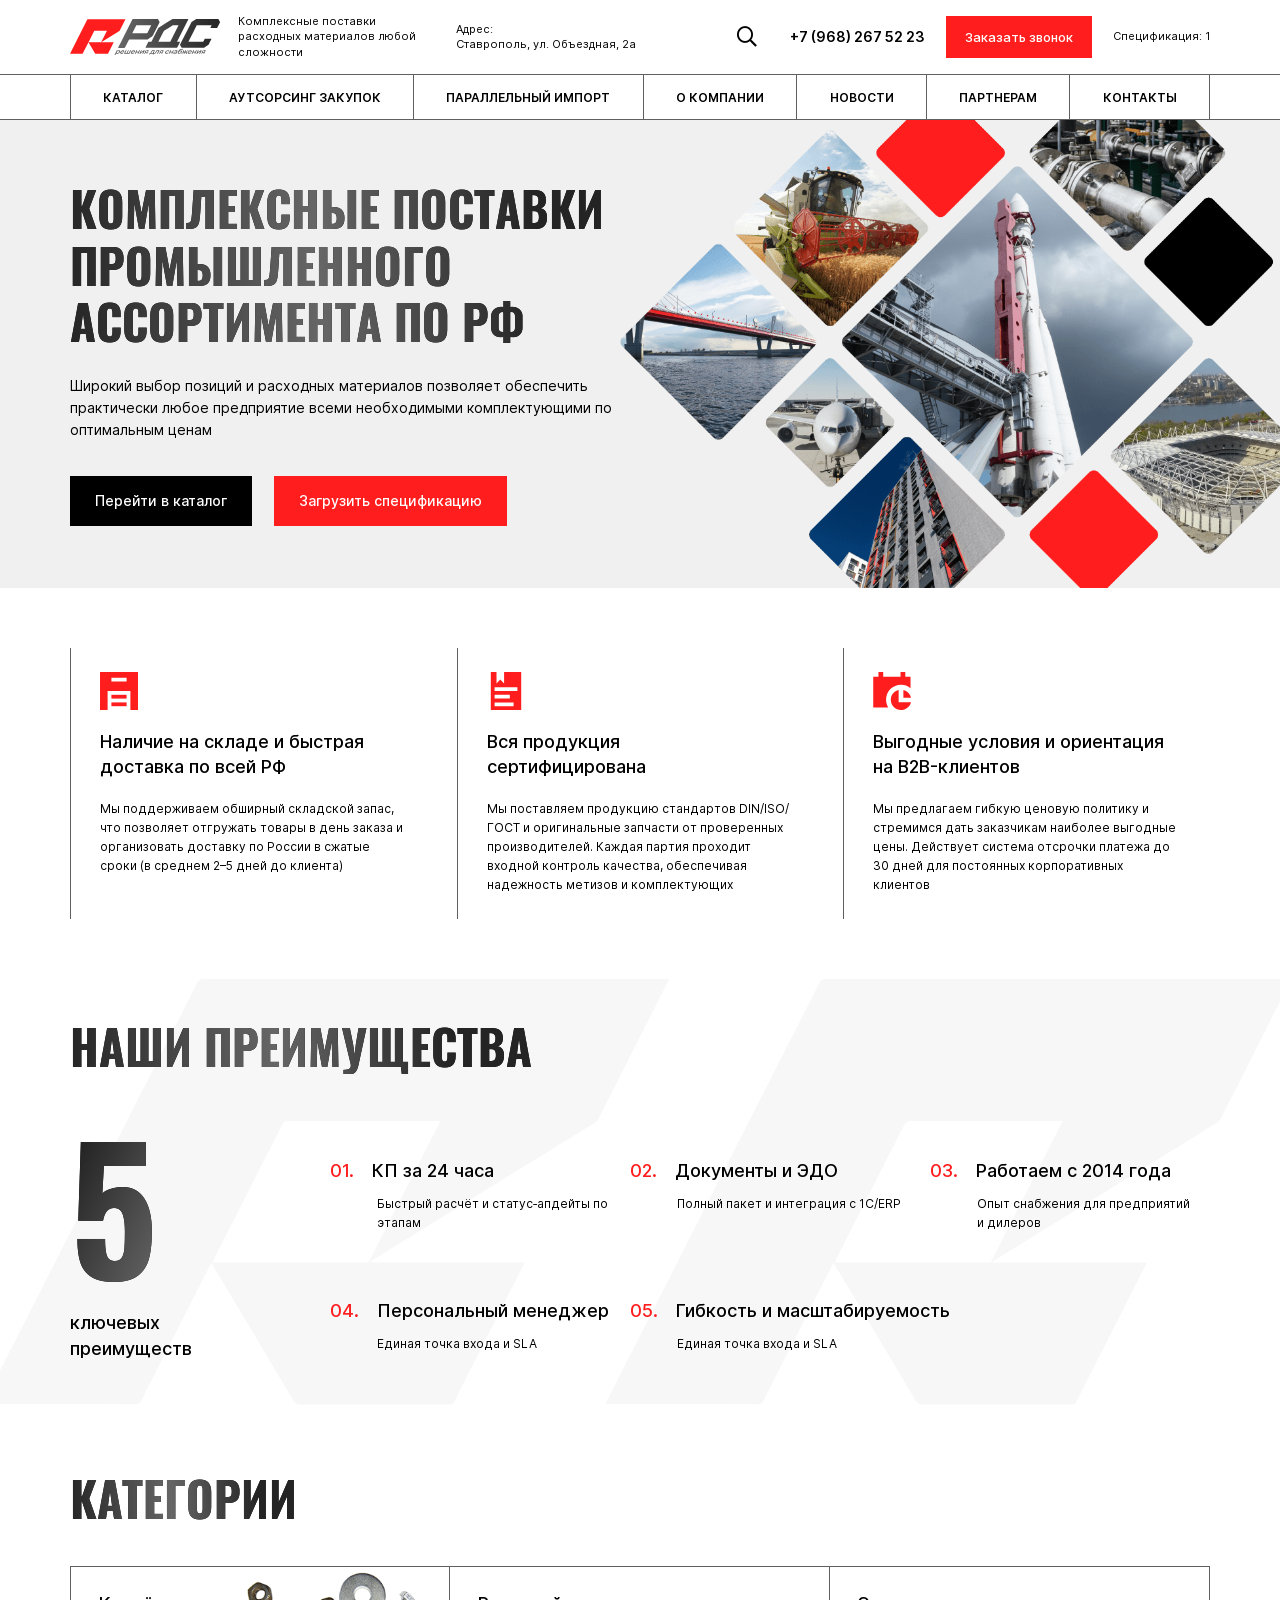
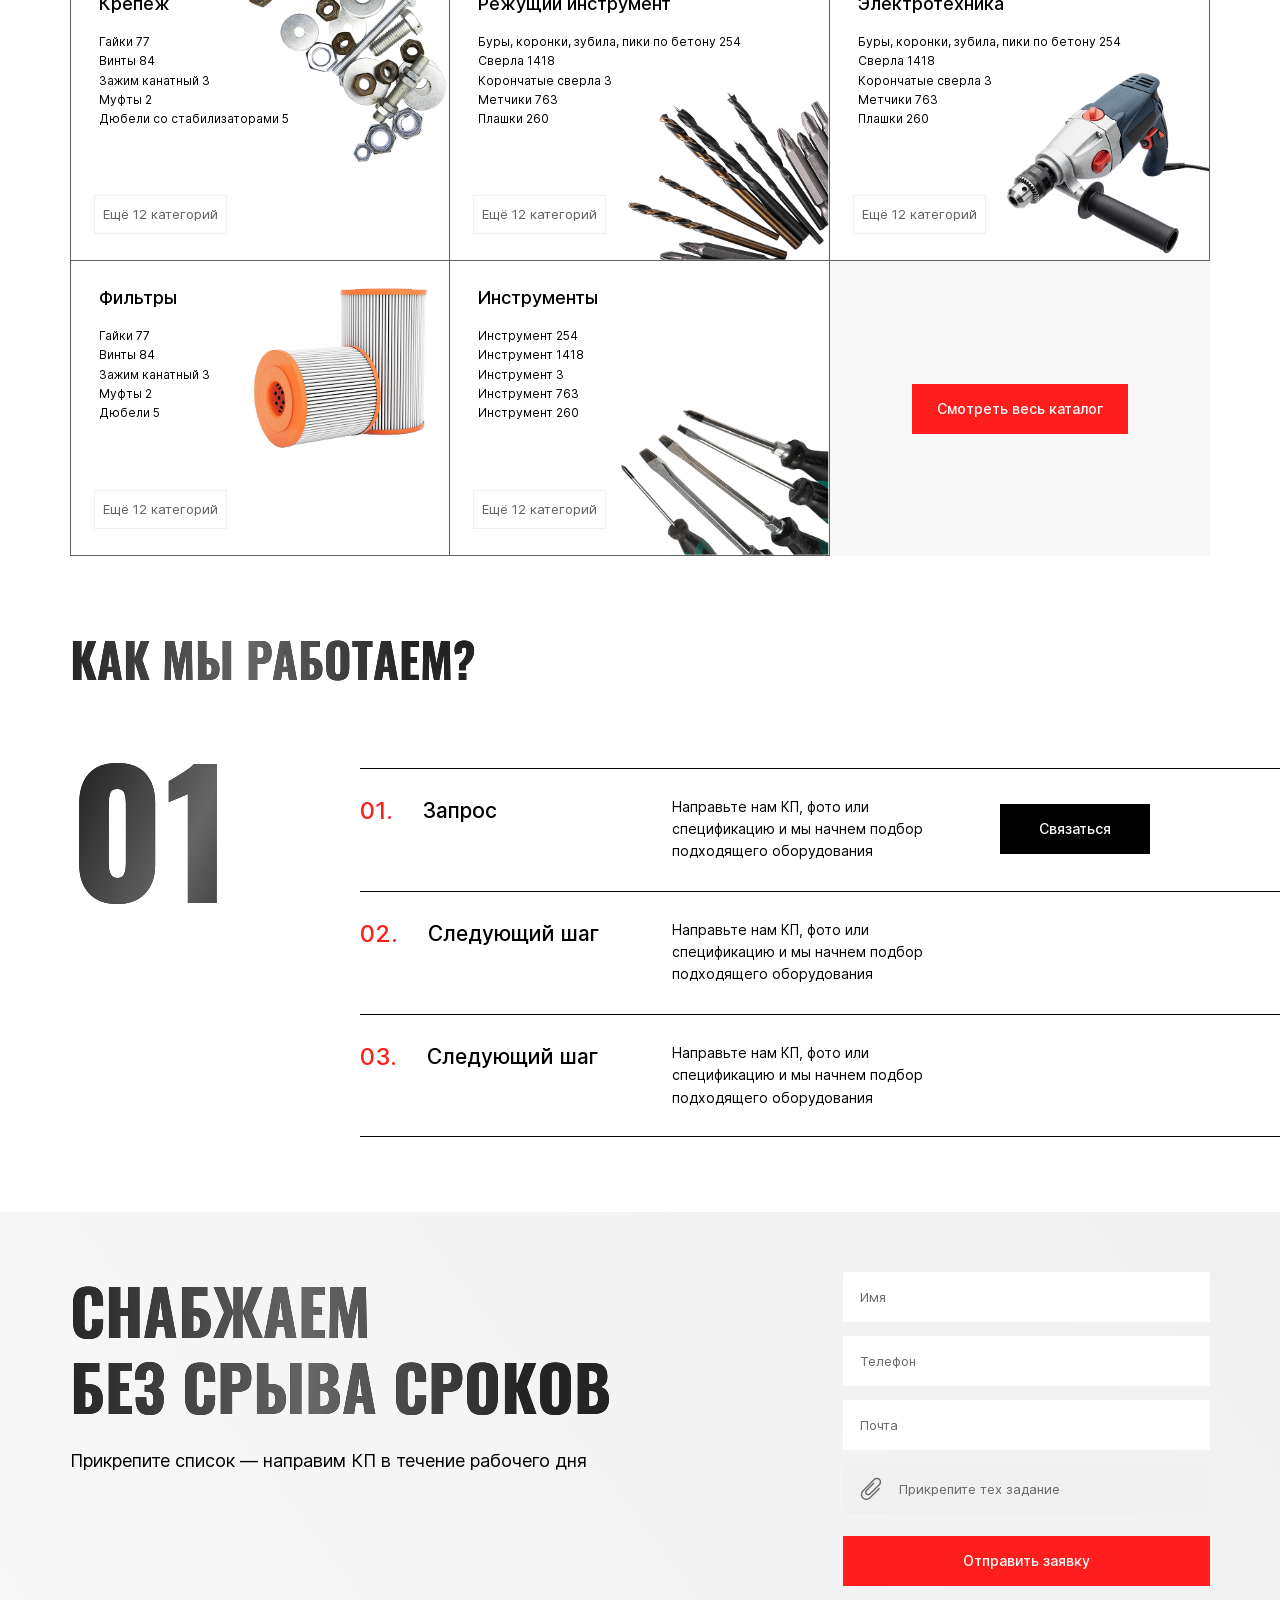
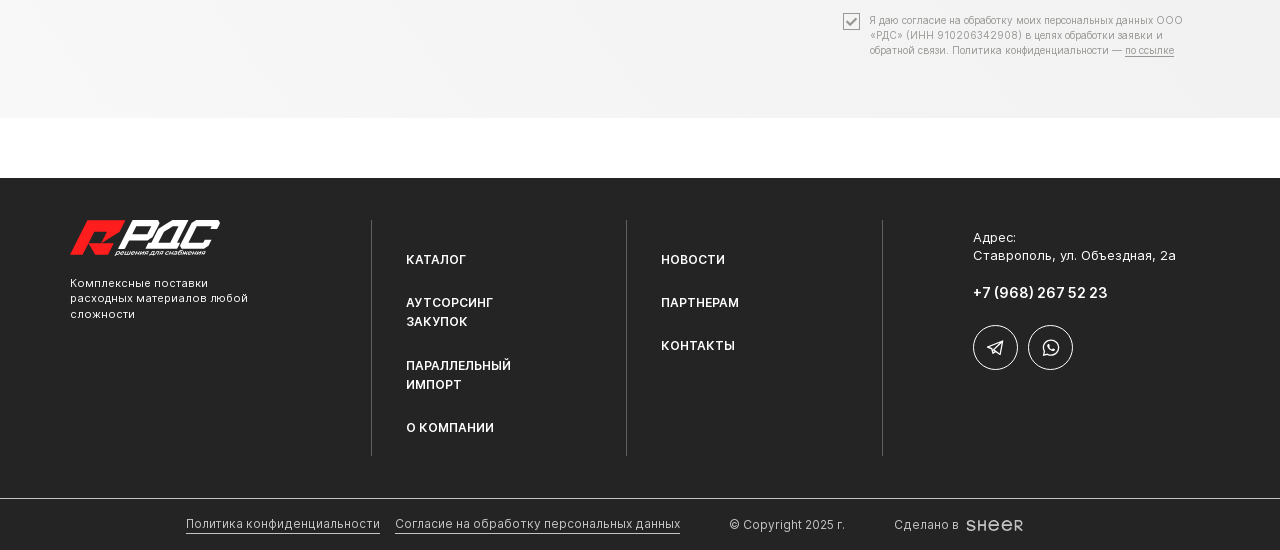
==== commit bed596a7: "Add files via upload" ====
--- a/index.html
+++ b/index.html
@@ -19,8 +19,8 @@
 	<link rel="stylesheet" href="libs/animate/animate.min.css" />
 	<link rel="stylesheet" href="libs/slick-1.5.9/slick/slick.css" />
 	<link rel="stylesheet" href="css/fonts.css" />
-	<link rel="stylesheet" href="css/main.css?ver=1.1" />
-	<link rel="stylesheet" href="css/media.css?ver=1.1" />
+	<link rel="stylesheet" href="css/main.css?ver=1.2" />
+	<link rel="stylesheet" href="css/media.css?ver=1.2" />
 </head>
 
 <body>
@@ -448,7 +448,8 @@
 	<script src="libs/animate/animate-css.js"></script>
 	<script src="libs/mask/jquery.maskedinput.js"></script>
 	<script src="libs/jQueryFormStyler-master/jquery.formstyler.min.js"></script>
-	<script src="js/common.js?ver=1.1"></script>
+	<script src="libs/jquery-spincrement/jquery.spincrement.min.js"></script>
+	<script src="js/common.js?ver=1.2"></script>
 	<!-- Yandex.Metrika counter --><!-- /Yandex.Metrika counter -->
 	<!-- Google Analytics counter --><!-- /Google Analytics counter -->
 </body>
--- a/css/main.css
+++ b/css/main.css
@@ -822,7 +822,7 @@
 	color: #000;
 	background: transparent;
 }
-.row.row_catalog > div {
+.row.row_catalog>div {
 	padding: 0;
 }
 .row.row_catalog {
@@ -844,14 +844,14 @@
 	color: #000;
 }
 .page-numbers.current {
-color: #ff1d1d;
+	color: #ff1d1d;
 }
 .prev.page-numbers,
 .next.page-numbers {
 	width: 42px;
 	height: 42px;
 	color: #000;
-border: 1px solid #606060;
+	border: 1px solid #606060;
 	display: flex;
 	align-items: center;
 	justify-content: center;
@@ -1032,10 +1032,10 @@
 	font-weight: 500;
 }
 .quantity {
-width: 148px;
-height: 52px;
-border: 1px solid #c4c4c4;
-border-radius: 6px;
+	width: 148px;
+	height: 52px;
+	border: 1px solid #c4c4c4;
+	border-radius: 6px;
 	display: flex;
 }
 .quantity-button {
@@ -1045,7 +1045,7 @@
 	font-size: 18px;
 	font-weight: 500;
 	color: #000;
-font-family: 'Inter';
+	font-family: 'Inter';
 	display: flex;
 	align-items: center;
 	justify-content: center;
@@ -1058,18 +1058,16 @@
 	color: #000;
 	border: none;
 	font-weight: 500;
-font-family: 'Inter';
+	font-family: 'Inter';
 	text-align: center;
 	background-color: transparent;
 }
 input[type=number]::-webkit-inner-spin-button,
-input[type=number]::-webkit-outer-spin-button
-{
+input[type=number]::-webkit-outer-spin-button {
 	-webkit-appearance: none;
 	margin: 0;
 }
-input[type=number]
-{
+input[type=number] {
 	-moz-appearance: textfield;
 }
 .card-actions {
@@ -1119,7 +1117,7 @@
 .recomendations .title-section {
 	margin-bottom: 40px;
 }
-.row.row_catalog_full > div {
+.row.row_catalog_full>div {
 	padding: 0;
 }
 .row.row_catalog_full {
@@ -1141,7 +1139,7 @@
 	font-weight: 500;
 	text-align: center;
 }
-.form-page .row > div {
+.form-page .row>div {
 	padding: 0 8px;
 }
 .form-page .row {
@@ -1184,6 +1182,195 @@
 .form-page .checkbox label {
 	justify-content: center;
 }
-.row > div:nth-child(even) > .item-contact {
+.row>div:nth-child(even)>.item-contact {
 	margin-left: 50px;
-}+}
+
+.page-news {
+	padding-top: 24px;
+	padding-bottom: 95px;
+}
+.page-news .title-section {
+	margin-bottom: 44px;
+}
+.item-news {
+	display: block;
+}
+.item-news__image {
+	padding-top: 60%;
+	margin-bottom: 29px;
+	display: block;
+	overflow: hidden;
+	position: relative;
+}
+.item-news__image img {
+	width: 100%;
+	height: 100%;
+	object-fit: cover;
+	font-family: 'object-fit: cover;';
+	transition: all 2s;
+	position: absolute;
+	top: 0;
+	left: 0;
+}
+.item-news__date {
+	font-size: 14px;
+	margin-bottom: 6px;
+	line-height: 160%;
+	color: #606060;
+	display: block;
+}
+.item-news__title {
+	font-size: 24px;
+	margin-bottom: 16px;
+	line-height: 140%;
+	color: #000;
+	font-weight: 500;
+	display: block;
+	display: -webkit-box;
+	-webkit-line-clamp: 2;
+	line-clamp: 2;
+	-webkit-box-orient: vertical;
+	overflow: hidden;
+	transition: all 0.3s;
+}
+.item-news__text {
+	font-size: 15px;
+	display: block;
+	display: -webkit-box;
+	-webkit-line-clamp: 2;
+	line-clamp: 2;
+	-webkit-box-orient: vertical;
+	overflow: hidden;
+	color: #000;
+}
+.row.row_news>div {
+	margin-bottom: 65px;
+}
+.row.row_news {
+	margin-bottom: -65px;
+}
+.page-news .pager {
+	margin-top: 75px;
+}
+
+.page-article {
+	padding-bottom: 90px;
+}
+.page-article h1 {
+	font-size: 36px;
+	margin-bottom: 27px;
+	line-height: 140%;
+	font-weight: 500;
+}
+.article-content img {
+	margin: 34px 0;
+	max-width: 100%;
+	height: auto;
+	display: block;
+}
+.article-content img:first-child {
+	margin-top: 0;
+}
+.article-content h2 {
+	font-size: 32px;
+	margin-top: 49px;
+	margin-bottom: 20px;
+	line-height: 140%;
+	font-weight: 500;
+}
+.article-content ul li {
+	list-style-type: disc;
+}
+.article-content ul {
+	padding-left: 20px;
+}
+.article-content strong {
+	font-weight: 600;
+}
+.article-content ul,
+.article-content p {
+	margin-bottom: 20px;
+}
+.article-content p:last-child {
+	margin-bottom: 0;
+}
+.article-content h4,
+.article-content h5,
+.article-content h6 {
+	font-weight: 600;
+}
+.article-content h3 {
+	font-size: 18px;
+	line-height: 160%;
+	font-weight: 500;
+	margin: 25px 0;
+}
+
+.billbord-page {
+	padding-left: 36px;
+	overflow: hidden;
+	background: #f8f8f8;
+}
+.billbord-page .title-section {
+	font-size: 54px;
+	margin-bottom: 27px;
+	line-height: 120%;
+}
+.billbord-page .title-small {
+	margin-bottom: 47px;
+}
+.billbord-page__image img {
+	width: 859px;
+}
+.billbord-page p {
+	margin-bottom: 15px;
+}
+.billbord-page p:last-child {
+	margin-bottom: 0;
+}
+.billbord-page__text {
+	margin-right: -30px;
+}
+.page-inner {
+	padding-bottom: 63px;
+}
+.advantages_page {
+	margin-bottom: 73px;
+}
+.advantages_page .advantages__content {
+	margin: 0;
+	padding: 0;
+}
+.advantages.advantages_page .title-section {
+	margin-bottom: 140px;
+}
+.advantages_page .item-advantage__content {
+	max-width: 389px;
+}
+.advantages_page .advantages__content .row>div {
+	margin-bottom: 50px;
+}
+.advantages_page .advantages__content .row {
+	margin-bottom: -50px;
+}
+.consultation_page .title-small {
+	max-width: 760px;
+}
+.page-inner_import .billbord-page .title-small {
+	margin-right: -56px;
+	margin-bottom: 10px;
+}
+.page-inner_import .billbord-page p {
+	margin-bottom: 10px;
+	line-height: 150%;
+}
+.page-inner_import .billbord-page .title-section {
+	margin-bottom: 15px;
+}
+.title-main {
+	font-size: 36px;
+	margin-bottom: 22px;
+	line-height: 140%;
+	font-weight: 500;
+}
--- a/css/media.css
+++ b/css/media.css
@@ -16,7 +16,7 @@
     .logo img {
         width: 185px;
     }
-    .phone-main {
+    .phone-main { 
         font-size: 15px;
     }
     .header-search.active .header-search__form {
@@ -277,6 +277,106 @@
         height: 440px;
         margin-top: 75px;
     }
+    .row.row_news>div {
+        margin-bottom: 50px;
+    }
+    .row.row_news {
+        margin-bottom: -50px;
+    }
+    .item-news__image {
+        margin-bottom: 20px;
+    }
+    .item-news__title {
+        font-size: 22px;
+        margin-bottom: 13px;
+    }
+    .page-news .pager {
+        margin-top: 65px;
+    }
+    .page-news {
+        padding-bottom: 80px;
+    }
+    .item-news__text {
+        font-size: 14px;
+    }
+    .item-news__date {
+        font-size: 13px;
+    }
+    .article-content h2 {
+        font-size: 30px;
+        margin-top: 42px;
+        margin-bottom: 19px;
+    }
+    .article-content h3 {
+        font-size: 16px;
+        margin: 20px 0;
+    }
+    .page-article h1 {
+        font-size: 34px;
+        margin-bottom: 25px;
+    }
+    .page-article {
+        padding-bottom: 80px;
+    }
+    .billbord-page .title-small {
+        margin-bottom: 22px;
+    }
+    .billbord-page .title-section {
+        font-size: 49px;
+        margin-bottom: 16px;
+    }
+    .billbord-page {
+        padding-left: 32px;
+    }
+    .billbord-page__image img {
+        width: 732px;
+    }
+    .advantages.advantages_page .title-section {
+        margin-bottom: 100px;
+    }
+    .title-main {
+        font-size: 33px;
+        margin-bottom: 18px;
+    }
+    .billbord-page_about {
+        padding: 28px;
+    }
+    .billbord-page_about .title-section, .billbord-page_about .billbord-page__text {
+        margin-right: 75px;
+    }
+    .billbord-page__picture {
+        height: 380px;
+    }
+    .item-about__value {
+        font-size: 88px;
+    }
+    .item-about {
+        margin: 48px 0;
+    }
+    .employees__block {
+        padding: 30px;
+        padding-top: 35px;
+    }
+    .employees {
+        padding-top: 15px;
+        padding-bottom: 80px;
+    }
+    .title-min {
+        font-size: 13px;
+    }
+    .billbord-page blockquote {
+        margin-bottom: 22px;
+    }
+    .info-text ul li, .billbord-page__text ul li {
+    margin-bottom: 6px;
+    }
+    .page-inner_suppliers .billbord-page__picture {
+    height: 432px;
+}
+.info-block {
+    padding: 37px 52px;
+    margin: 38px 0;
+}
 }
 
 @media only screen and (max-width : 1530px) {
@@ -538,6 +638,94 @@
     .page-contacts {
         padding-bottom: 80px;
     }
+    .row>div {
+        padding: 0 10px;
+    }
+    .row {
+        margin: 0 -10px;
+    }
+    .item-news__title {
+        font-size: 20px;
+    }
+    .item-news__text {
+        font-size: 13px;
+    }
+    .page-article h1 {
+        font-size: 32px;
+        margin-bottom: 22px;
+    }
+    .page-article h1 {
+        font-size: 34px;
+        margin-bottom: 25px;
+    }
+    .article-content h3 {
+        font-size: 16px;
+        margin: 17px 0;
+    }
+    .page-article {
+        padding-bottom: 70px;
+    }
+    .billbord-page__image img {
+        width: 670px;
+    }
+    .billbord-page .title-section {
+        font-size: 45px;
+    }
+    .advantages.advantages_page .title-section {
+        margin-bottom: 80px;
+    }
+    .consultation_page .title-small {
+        max-width: 688px;
+    }
+    .page-inner_import .billbord-page p {
+        margin-bottom: 8px;
+        line-height: 145%;
+    }
+    .consultation_page .title-section {
+        max-width: 800px;
+    }
+    .title-main {
+        font-size: 30px;
+        margin-bottom: 14px;
+    }
+    .title-main {
+        font-size: 26px;
+        margin-bottom: 13px;
+    }
+    .billbord-page_about .title-section, .billbord-page_about .billbord-page__text {
+        margin-right: 55px;
+    }
+    .billbord-page__picture {
+        height: 350px;
+    }
+    .item-about .title-small {
+        max-width: 230px;
+    }
+    .item-about__value {
+        font-size: 80px;
+    }
+    .item-about {
+        margin: 39px 0;
+    }
+    .item-employee .title-min {
+        margin-top: 18px;
+    }
+    .title-min {
+        font-size: 12px;
+    }
+        .billbord-page blockquote {
+        margin-bottom: 19px;
+        margin-right: 50px;
+    }
+        .page-inner_suppliers .billbord-page__picture {
+        height: 405px;
+    }
+    .info-block {
+        padding: 35px 80px;
+    }
+    .info-text__title {
+    margin-bottom: 13px;
+    }
 }
 
 @media only screen and (max-width : 1360px) {
@@ -716,6 +904,57 @@
         margin-top: 20px;
         padding: 0;
     }
+    .page-news .pager {
+        margin-top: 50px;
+    }
+    .page-news {
+        padding-bottom: 65px;
+    }
+    .item-news__title {
+        font-size: 18px;
+    }
+    .item-news__date {
+        font-size: 12px;
+    }
+    .row.row_news>div {
+        margin-bottom: 35px;
+    }
+    .row.row_news {
+        margin-bottom: -35px;
+    }
+    .page-news .title-section {
+        margin-bottom: 30px;
+    }
+    .article-content h2 {
+        font-size: 27px;
+        margin-top: 35px;
+        margin-bottom: 18px;
+    }
+    .article-content img {
+        margin: 24px 0;
+    }
+    .article-content h3 {
+        font-size: 15px;
+        margin: 15px 0;
+    }
+    .consultation_page .title-small {
+        max-width: 630px;
+    }
+    .advantages_page {
+        margin-bottom: 52px;
+    }
+    .billbord-page_about .title-section, .billbord-page_about .billbord-page__text {
+        margin-right: 0;
+    }
+    .billbord-page_about .title-section br {
+        display: none;
+    }
+    .item-about .title-small {
+        max-width: 202px;
+    }
+    .item-employee .title-min {
+        margin-top: 11px;
+    }
 }
 
 /* Large Devices, Wide Screens */
@@ -791,8 +1030,11 @@
         margin-bottom: 23px;
     }
     .consultation {
-        padding: 50px 0;
-        margin-bottom: 50px;
+        padding: 40px 0;
+        margin-bottom: 0;
+    }
+    .advantages {
+        padding-bottom: 38px;
     }
 
     .footer__location {
@@ -834,6 +1076,28 @@
     }
     .row>div:nth-child(even)>.item-contact {
         margin-left: 0;
+    }
+    .page-article {
+        padding-bottom: 60px;
+    }
+    .billbord-page .title-section {
+        font-size: 38px;
+    }
+    .billbord-page .title-small {
+        margin-bottom: 18px;
+    }
+    .billbord-page .title-small br {
+        display: none;
+    }
+    .advantages.advantages_page .title-section {
+        margin-bottom: 50px;
+    }
+    .item-about .title-small {
+        max-width: 177px;
+    }
+        .billbord-page blockquote {
+        margin-bottom: 17px;
+        margin-right: 0;
     }
 }
 
@@ -862,11 +1126,11 @@
         font-size: 34px;
     }
     .billbord__buttons {
-        display: block;
+        flex-direction: column-reverse;
+        gap: 15px;
     }
     .billbord__buttons .btn-main {
         padding: 0 10px;
-        margin-top: 15px;
         width: 100%;
     }
     .billbord__buttons .btn-main:first-child {
@@ -969,6 +1233,12 @@
     }
     .checkbox {
         font-size: 11px;
+    }
+    .consultation .title-small {
+        max-width: 330px;
+    }
+    .header__specification {
+        margin-top: 20px;
     }
 
     .footer .row>div:nth-child(2) .footer__column {
@@ -1281,6 +1551,133 @@
         margin-top: 28px;
         font-size: 13px;
     }
+    .page-news {
+        padding-top: 15px;
+        padding-bottom: 50px;
+    }
+    .page-news .pager {
+        margin-top: 33px;
+    }
+    .page-article h1 {
+        font-size: 28px;
+        margin-bottom: 20px;
+    }
+    .article-content img {
+        margin: 20px 0;
+    }
+    .article-content h2 {
+        font-size: 22px;
+        margin-top: 25px;
+    }
+    .article-content {
+        padding-bottom: 25px;
+    }
+    .page-article {
+        padding-bottom: 42px;
+    }
+    .billbord-page {
+        padding: 20px 15px;
+        padding-bottom: 0;
+    }
+    .billbord-page .title-section {
+        font-size: 34px;
+    }
+    .billbord-page__text {
+        margin-right: 0;
+    }
+    .billbord-page__image img {
+        width: 100%;
+    }
+    .billbord-page__image {
+        margin: 0 -35px;
+        margin-top: 20px;
+    }
+    .page-inner {
+        padding-bottom: 40px;
+    }
+    .advantages.advantages_page .title-section {
+        margin-bottom: 32px;
+    }
+    .advantages_page .advantages__content .row>div {
+        margin-bottom: 25px;
+    }
+    .advantages_page .advantages__content .row {
+        margin-bottom: -25px;
+    }
+    .advantages_page {
+        margin-bottom: 38px;
+    }
+    .page-inner_import .billbord-page .title-small {
+        margin-right: 0;
+    }
+    .title-main {
+        font-size: 21px;
+        margin-bottom: 12px;
+    }
+    .billbord-page__picture {
+        margin-top: 20px;
+        height: auto;
+    }
+    .billbord-page__picture img {
+        width: 100%;
+        height: auto;
+        object-fit: initial;
+    }
+    .item-about__value {
+        font-size: 65px;
+    }
+    .item-about .title-small {
+        font-size: 15px;
+        max-width: 150px;
+    }
+    .text-about {
+        padding-top: 20px;
+        columns: initial;
+    }
+    .item-about {
+        margin-top: 23px;
+        margin-bottom: 0;
+    }
+    .employees {
+        padding-top: 0;
+        padding-bottom: 50px;
+    }
+    .employees__block {
+        padding: 20px 15px;
+    }
+    .employees .title-section {
+        margin-bottom: 20px;
+    }
+    .text-about p:last-child {
+        margin-bottom: 0;
+    }
+    .slider-employees {
+        margin-top: 22px;
+        padding-bottom: 62px;
+    }
+    .item-employee__content {
+        margin-top: 20px;
+        margin-left: 0;
+    }
+    .title-min {
+        font-size: 13px;
+    }
+    .billbord-page blockquote::before {
+        width: 2px;
+    }
+    .billbord-page blockquote {
+        padding-left: 20px;
+    }
+        .page-inner_suppliers .billbord-page__picture {
+        height: auto;
+    }
+    .info-block {
+        padding: 20px 15px;
+        margin: 32px 0;
+    }
+    .info-text {
+        padding-bottom: 5px;
+    }
 }
 
 /* Small Devices, Tablets */
@@ -1419,6 +1816,20 @@
     .tabs a:hover {
         border-color: #ff1d1d;
     }
+    .item-news:hover .item-news__image img {
+        transform: scale(1.05);
+    }
+    .item-news:hover .item-news__title {
+        color: #ff1d1d;
+    }
+    .slick-arrow:hover {
+        background: #000;
+        border-color: #000;
+        color: #fff;
+    }
+    .info-block a:hover {
+        border-color: transparent;
+    }
 }
 
 /*mobile hovers*/
@@ -1474,4 +1885,18 @@
     .tabs a:active {
         border-color: #ff1d1d;
     }
+    .item-news:active .item-news__image img {
+        transform: scale(1.05);
+    }
+    .item-news:active .item-news__title {
+        color: #ff1d1d;
+    }
+    .slick-arrow:active {
+        background: #000;
+        border-color: #000;
+        color: #fff;
+    }
+        .info-block a:active {
+        border-color: transparent;
+    }
 }
